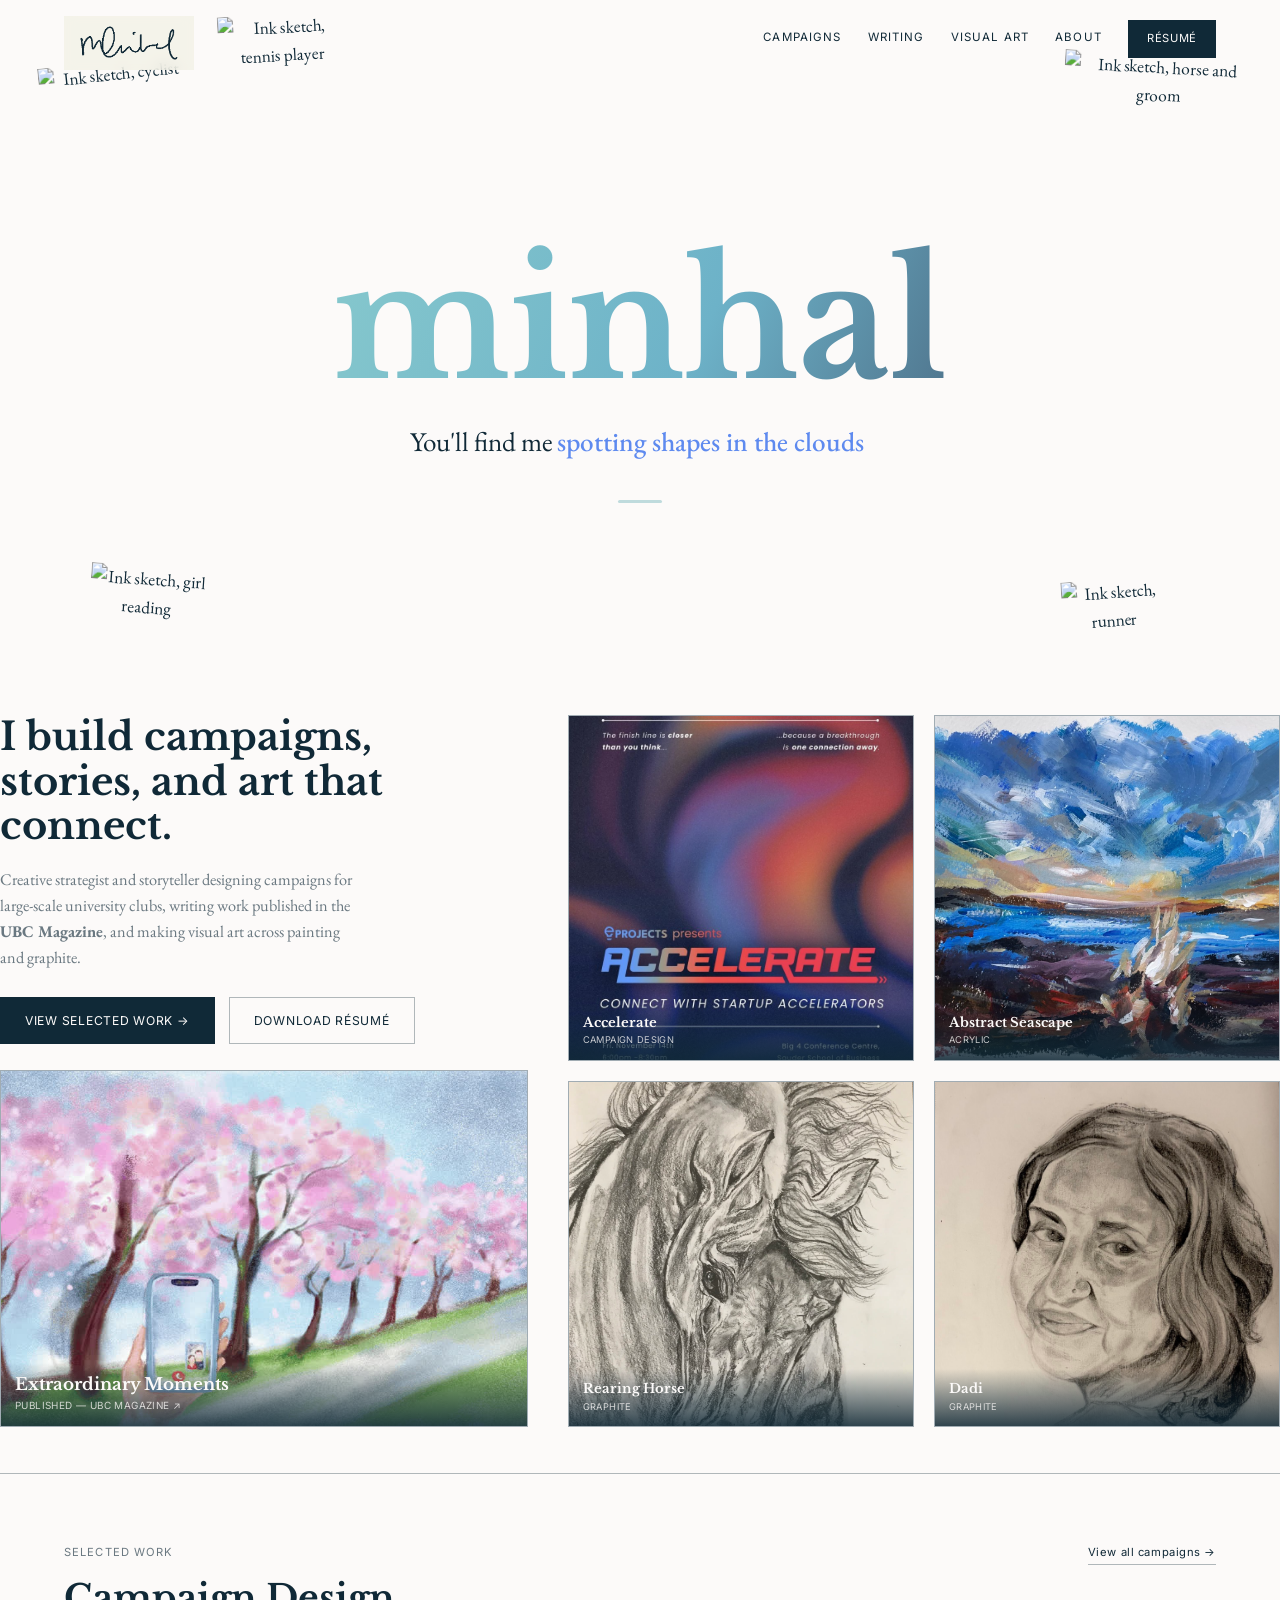
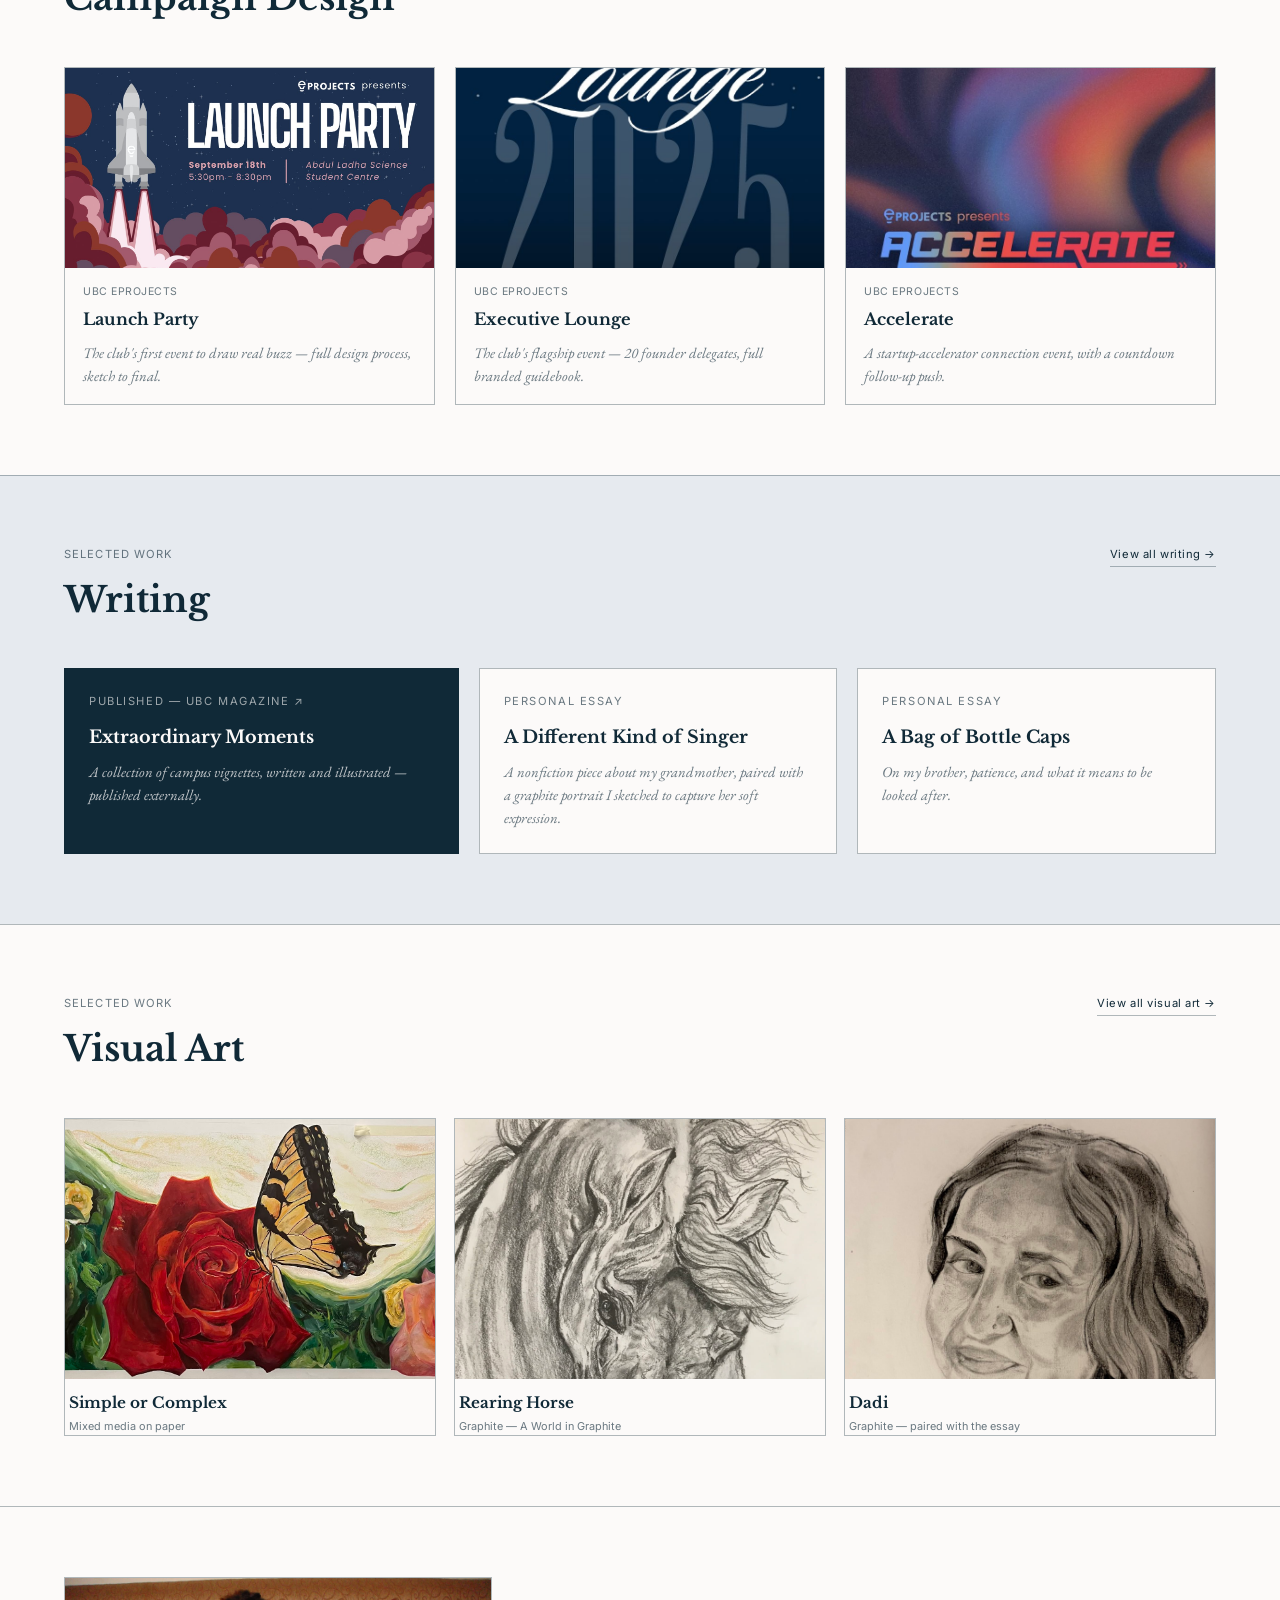
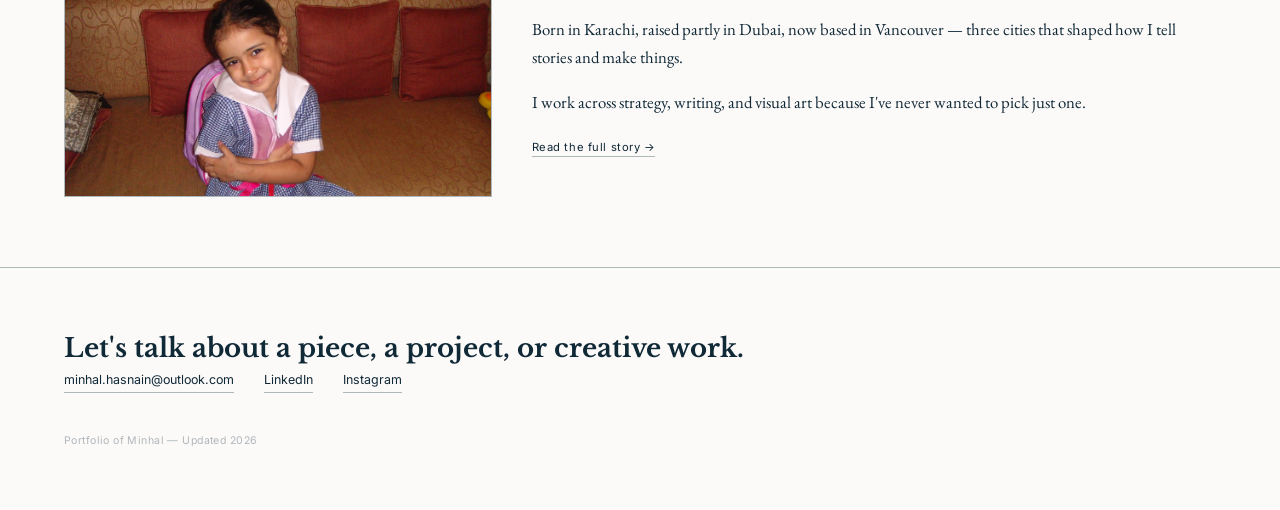
==== index.html @ e5aae1f8 "Add files via upload" ====
<!DOCTYPE html>
<html lang="en">
<head>
<meta charset="UTF-8">
<meta name="viewport" content="width=device-width, initial-scale=1.0">
<title>Minhal — Portfolio</title>
<link rel="stylesheet" href="style.css">

<!--
  ============================================================
  HOW TO EDIT THIS FILE
  ============================================================
  Shared colors, fonts, and nav live in style.css. This file is
  the homepage: hero + curated teasers of Work, Writing, and
  Visual Art, each linking to their full page.

  RÉSUMÉ — the "#" links next to "Résumé" need a real file.
  Add resume.pdf to this folder and change href="#" to
  href="resume.pdf" everywhere it appears (nav + hero + footer).
  ============================================================
-->

<style>
  /* ---------- HERO ---------- */
  .hero { padding: 40px 0 46px; }
  .hero-grid { display: grid; grid-template-columns: 1fr 1.35fr; gap: 40px; }
  .hero-statement {
    font-size: clamp(1.7rem, 3vw, 2.7rem);
    font-weight: 700;
    line-height: 1.16;
    max-width: 15ch;
    margin-bottom: 18px;
  }
  .hero-sub {
    font-family: 'EB Garamond', serif;
    font-size: 1.02rem;
    color: var(--navy-soft);
    max-width: 44ch;
    margin-bottom: 26px;
  }
  .hero-sub strong { color: var(--navy); font-weight: 600; }
  .hero-ctas { display: flex; gap: 14px; flex-wrap: wrap; }
  .btn-primary {
    font-family: 'Inter', sans-serif; font-size: 0.76rem; letter-spacing: 0.06em; text-transform: uppercase;
    background: var(--navy); color: var(--cream); padding: 13px 24px; border: 1px solid var(--navy);
  }
  .btn-secondary {
    font-family: 'Inter', sans-serif; font-size: 0.76rem; letter-spacing: 0.06em; text-transform: uppercase;
    padding: 13px 24px; border: 1px solid var(--navy-faint);
  }

  /* ---------- HERO VISUALS — text + one large image left, 2x2 grid right ---------- */
  .hero-left { display: flex; flex-direction: column; gap: 26px; }
  .hero-right {
    display: grid;
    grid-template-columns: 1fr 1fr;
    gap: 20px;
    align-content: start;
  }
  .hero-right .hero-tile { aspect-ratio: 1; }
  .hero-tile {
    position: relative; display: block; overflow: hidden;
    border: 1px solid var(--navy-faint); background: var(--grey);
  }
  .hero-left .hero-tile { flex: 1; min-height: 280px; }
  .hero-tile img, .hero-tile video {
    width: 100%; height: 100%; object-fit: cover; display: block;
    transition: transform 0.5s ease;
  }
  .hero-tile:hover img, .hero-tile:hover video { transform: scale(1.035); }
  .hero-tile .cap {
    position: absolute; left: 0; right: 0; bottom: 0;
    padding: 12px 14px;
    background: linear-gradient(to top, rgba(16,41,55,0.85) 0%, rgba(16,41,55,0.4) 55%, transparent 100%);
  }
  .hero-tile .cap .t { font-family: 'Libre Baskerville', serif; font-weight: 700; color: var(--cream); font-size: 0.82rem; line-height: 1.2; }
  .hero-tile .cap .m { font-family: 'Inter', sans-serif; font-size: 0.58rem; letter-spacing: 0.04em; text-transform: uppercase; color: rgba(252,250,249,0.78); margin-top: 3px; }
  .hero-left .hero-tile .cap .t { font-size: 1.05rem; }
  .hero-left .hero-tile .cap .m { font-size: 0.62rem; }

  @media (max-width: 1080px) {
    .hero-grid { grid-template-columns: 1fr; }
    .hero-left .hero-tile { min-height: 320px; }
  }

  /* ---------- SECTIONS ---------- */
  section { padding: 70px 0; border-top: 1px solid var(--navy-faint); }
  .section-head { display: flex; justify-content: space-between; align-items: baseline; margin-bottom: 40px; flex-wrap: wrap; gap: 10px; }
  .section-eyebrow { font-family: 'Inter', sans-serif; font-size: 0.7rem; letter-spacing: 0.1em; text-transform: uppercase; color: var(--navy-soft); margin-bottom: 8px; }
  .section-head h2 { font-size: clamp(1.6rem, 3vw, 2.2rem); font-weight: 700; }
  .view-all { font-family: 'Inter', sans-serif; font-size: 0.7rem; letter-spacing: 0.05em; border-bottom: 1px solid var(--navy-faint); padding-bottom: 2px; }

  /* ---------- CAMPAIGNS TEASER ---------- */
  .campaign-grid { display: grid; grid-template-columns: repeat(3, 1fr); gap: 20px; }
  .campaign-card { border: 1px solid var(--navy-faint); display: block; transition: opacity 0.25s ease; }
  .campaign-card:hover { opacity: 0.85; }
  .campaign-img { height: 200px; overflow: hidden; background: var(--grey); }
  .campaign-img img { width: 100%; height: 100%; object-fit: cover; }
  .campaign-body { padding: 16px 18px; }
  .campaign-body .org { font-family: 'Inter', sans-serif; font-size: 0.66rem; letter-spacing: 0.05em; text-transform: uppercase; color: var(--navy-soft); margin-bottom: 6px; }
  .campaign-body .title { font-family: 'Libre Baskerville', serif; font-size: 1.02rem; font-weight: 700; margin-bottom: 8px; }
  .campaign-body .impact { font-family: 'EB Garamond', serif; font-style: italic; font-size: 0.92rem; color: var(--navy-soft); }

  /* ---------- WRITING TEASER ---------- */
  .writing-section { background: var(--grey); }
  .writing-grid { display: grid; grid-template-columns: 1.1fr 1fr 1fr; gap: 20px; }
  .writing-card { border: 1px solid var(--navy-faint); padding: 24px; display: block; background: var(--cream); transition: transform 0.25s ease, box-shadow 0.25s ease; }
  .writing-card:hover { transform: translateY(-3px); box-shadow: 0 12px 26px rgba(16,41,55,0.1); }
  .writing-card.featured { background: var(--navy); color: var(--cream); }
  .writing-card .genre { margin-bottom: 12px; }
  .writing-card.featured .genre { color: rgba(252,250,249,0.6); }
  .writing-card h3 { font-family: 'Libre Baskerville', serif; font-size: 1.1rem; font-weight: 700; margin-bottom: 10px; }
  .writing-card p { font-family: 'EB Garamond', serif; font-style: italic; font-size: 0.92rem; color: var(--navy-soft); line-height: 1.55; }
  .writing-card.featured p { color: rgba(252,250,249,0.75); }

  /* ---------- ART TEASER ---------- */
  .art-grid { display: grid; grid-template-columns: repeat(3, 1fr); gap: 18px; }
  .art-card { border: 1px solid var(--navy-faint); display: block; transition: opacity 0.25s ease; }
  .art-card:hover { opacity: 0.85; }
  .art-img { height: 260px; overflow: hidden; }
  .art-img img { width: 100%; height: 100%; object-fit: cover; }
  .art-caption { padding: 12px 4px 0; }
  .art-caption .t { font-family:'Libre Baskerville', serif; font-size: 0.95rem; font-weight: 700; }
  .art-caption .m { font-family:'Inter', sans-serif; font-size: 0.68rem; color: var(--navy-soft); margin-top: 3px; }

  /* ---------- ABOUT STRIP ---------- */
  .about-strip { display: grid; grid-template-columns: 1fr 1.6fr; gap: 40px; align-items: center; }
  .about-strip img { width: 100%; height: 220px; object-fit: cover; border: 1px solid var(--navy-faint); object-position: center 15%; }
  .about-strip p { font-family: 'EB Garamond', serif; font-size: 1.05rem; line-height: 1.7; margin-bottom: 16px; }

  @media (max-width: 860px) {
    .campaign-grid, .art-grid { grid-template-columns: 1fr; }
    .writing-grid { grid-template-columns: 1fr; }
    .about-strip { grid-template-columns: 1fr; }
  }
</style>
</head>
<body>

<a class="mark" href="index.html"><img src="images/signature.png" alt="Minhal — signature"></a>
<nav class="nav-desktop">
  <a class="nav-link" href="work.html">Campaigns</a>
  <a class="nav-link" href="writing.html">Writing</a>
  <a class="nav-link" href="art.html">Visual Art</a>
  <a class="nav-link" href="about.html">About</a>
  <a class="btn-resume" href="#">Résumé</a>
</nav>
<div class="nav-mobile-toggle" id="hamburger"><span></span></div>
<div class="mobile-menu" id="mobileMenu">
  <a class="mobile-link" href="work.html">Campaigns</a>
  <a class="mobile-link" href="writing.html">Writing</a>
  <a class="mobile-link" href="art.html">Visual Art</a>
  <a class="mobile-link" href="about.html">About</a>
  <a class="btn-resume" href="#">Résumé</a>
</div>

<!-- ============================================================
     NAME MARK — a compact, elegant impression before the hero.
     Same animated-gradient treatment as the About page name, in
     lowercase Libre Baskerville, sized down so it doesn't compete
     with the hero below. Underneath, a tagline whose last phrase
     rolls over on a timer like a scoreboard/odometer flip — new
     phrase drops in from above while the old one drops out below,
     rather than a plain crossfade.
     ============================================================ -->
<style>
  .namemark {
    position: relative;
    min-height: 75vh;
    box-sizing: border-box;
    padding: 110px 0 40px;
    display: flex;
    flex-direction: column;
    justify-content: center;
    align-items: center;
    text-align: center;
    overflow: hidden;
  }
  .namemark-name {
    position: relative;
    z-index: 2;
    font-family: 'Libre Baskerville', serif;
    font-weight: 700;
    font-size: clamp(4.5rem, 13.5vw, 10rem);
    line-height: 1;
    text-transform: lowercase;
    background: linear-gradient(115deg, #86c8cd 0%, #6db2c8 20%, #415771 40%, #5e72eb 60%, #FE7F9C 80%, #86c8cd 100%);
    background-size: 300% 300%;
    -webkit-background-clip: text;
    background-clip: text;
    color: transparent;
    animation: namemarkGradientFlow 9s ease infinite;
    display: inline-block;
  }
  @keyframes namemarkGradientFlow {
    0%   { background-position: 0% 50%; }
    50%  { background-position: 100% 50%; }
    100% { background-position: 0% 50%; }
  }

  /* SKETCHES — five framing the name at full strength in the
     open space around it, plus one tucked behind the letters
     themselves at low opacity so it reads as a soft texture
     rather than competing with the type. */
  .namemark-sketches {
    position: absolute;
    inset: 0;
    z-index: 3;
    pointer-events: none;
  }
  .namemark-sketches img { position: absolute; height: auto; display: block; }

  .sk-cyclist    { left: 3%;  top: 9%;   width: 12%; max-width: 150px; transform: rotate(-6deg); }
  .sk-horsegroom { right: 2%; top: 8%;   width: 15%; max-width: 190px; transform: rotate(3deg); }
  .sk-tennis     { left: 17%; top: 2%;   width: 10%; max-width: 130px; transform: rotate(-3deg); }
  .sk-reader     { left: 7%;  bottom: 8%; width: 9%;  max-width: 120px; transform: rotate(4deg); }
  .sk-runner     { right: 9%; bottom: 6%; width: 8%;  max-width: 110px; transform: rotate(-4deg); }

  .namemark-sketch-behind {
    position: absolute;
    z-index: 1;
    left: 50%;
    top: 52%;
    width: 13%;
    max-width: 150px;
    height: auto;
    transform: translate(-30%, -50%) rotate(-3deg);
    opacity: 0.15;
    pointer-events: none;
  }

  @media (max-width: 860px) {
    .namemark-sketches img { width: 22%; max-width: 78px; }
    .sk-horsegroom { width: 26%; max-width: 94px; }
    .namemark-sketch-behind { width: 20%; max-width: 90px; opacity: 0.12; }
  }

  .namemark-tagline-row {
    margin-top: 18px;
    display: flex;
    justify-content: center;
    align-items: center;
    gap: 0.16em;
    flex-wrap: wrap;
    font-family: 'EB Garamond', serif;
    font-weight: 400;
    font-style: normal;
    font-size: clamp(1.1rem, 2.4vw, 1.7rem);
    color: var(--navy);
  }
  .namemark-cyclewrap {
    position: relative;
    display: inline-block;
    height: 1.6em;
    overflow: hidden;
    vertical-align: middle;
    transition: width 0.45s cubic-bezier(0.34, 1.2, 0.4, 1);
  }
  .namemark-cyclewrap span {
    position: absolute;
    left: 0;
    top: 0;
    line-height: 1.6em;
    white-space: nowrap;
    color: var(--vivid-blue);
    font-weight: 500;
    opacity: 0;
    transform: translateY(-120%);
    transition: transform 0.55s cubic-bezier(0.34, 1.45, 0.5, 1), opacity 0.4s ease;
  }
  .namemark-cyclewrap span.active {
    opacity: 1;
    transform: translateY(0);
  }
  .namemark-cyclewrap span.leaving {
    opacity: 0;
    transform: translateY(120%);
    transition: transform 0.4s cubic-bezier(0.5, 0, 0.75, 0), opacity 0.3s ease;
  }
  .namemark-cyclewrap span.reset {
    transition: none !important;
    transform: translateY(-120%);
    opacity: 0;
  }

  .namemark-divider {
    width: 44px;
    height: 3px;
    background: var(--teal);
    margin: 36px auto 0;
    border-radius: 2px;
  }

  @media (prefers-reduced-motion: reduce) {
    .namemark-name { animation: none; background-position: 30% 50%; }
    .namemark-cyclewrap { transition: none; }
    .namemark-cyclewrap span { transition: opacity 0.4s ease; transform: none !important; }
  }

  @media (max-width: 860px) {
    .namemark { min-height: 68vh; padding: 100px 0 30px; }
    .namemark-name { font-size: clamp(2.8rem, 15vw, 6rem); }
    .namemark-divider { margin-top: 28px; }
  }
</style>

<div class="wrap namemark">
  <div class="namemark-sketches">
    <img class="sk-cyclist" src="images/sketches/sketch-cyclist.png" alt="Ink sketch, cyclist">
    <img class="sk-horsegroom" src="images/sketches/sketch-horse-groom.png" alt="Ink sketch, horse and groom">
    <img class="sk-tennis" src="images/sketches/sketch-tennis.png" alt="Ink sketch, tennis player">
    <img class="sk-reader" src="images/sketches/sketch-reader.png" alt="Ink sketch, girl reading">
    <img class="sk-runner" src="images/sketches/sketch-runner.png" alt="Ink sketch, runner">
  </div>
  <img class="namemark-sketch-behind" src="images/sketches/sketch-seated.png" alt="" aria-hidden="true">
  <div class="namemark-name">minhal</div>
  <div class="namemark-tagline-row">
    <span>You'll find me</span>
    <span class="namemark-cyclewrap" id="namemarkCycle">
      <span class="active">spotting shapes in the clouds</span>
      <span>talking about clever campaigns</span>
      <span>planning our next game night</span>
      <span>singing when nobody's home</span>
    </span>
  </div>
  <div class="namemark-divider"></div>
</div>
<script>
  (function () {
    var wrap = document.getElementById('namemarkCycle');
    var spans = Array.prototype.slice.call(wrap.children);
    var idx = 0;

    function sizeTo(span) {
      wrap.style.width = span.scrollWidth + 'px';
    }
    sizeTo(spans[idx]); /* set initial width to match the first phrase */

    setInterval(function () {
      var current = spans[idx];
      current.classList.remove('active');
      current.classList.add('leaving');
      var nextIdx = (idx + 1) % spans.length;
      var next = spans[nextIdx];
      next.classList.add('reset');
      void next.offsetWidth; /* force reflow so the reset position applies before animating in */
      next.classList.remove('reset');
      next.classList.add('active');
      sizeTo(next); /* container width now tracks only the active phrase, so the gap after "You'll find me" stays constant */
      (function (el) {
        setTimeout(function () { el.classList.remove('leaving'); }, 450);
      })(current);
      idx = nextIdx;
    }, 4000);
  })();
</script>

<!-- HERO — text stacked above one large image on the left, 2x2 grid of 4 images on the right -->
<div class="wrap hero">
  <div class="hero-grid">
    <div class="hero-left">
      <div class="hero-text">
        <h1 class="hero-statement display">I build campaigns, stories, and art that connect.</h1>
        <p class="hero-sub">Creative strategist and storyteller designing campaigns for large-scale university clubs, writing work published in the <b>UBC Magazine</b>, and making visual art across painting and graphite.</p>
        <div class="hero-ctas">
          <a class="btn-primary" href="work.html">View Selected Work →</a>
          <a class="btn-secondary" href="#">Download Résumé</a>
        </div>
      </div>

      <a class="hero-tile" href="https://magazine.alumni.ubc.ca/2026/campus/extraordinary-moments-ubc-vignettes-ill-never-forget" target="_blank" rel="noopener">
        <video autoplay muted loop playsinline poster="images/extraordinary-moments-poster.jpg">
          <source src="images/extraordinary-moments.mp4" type="video/mp4">
        </video>
        <div class="cap">
          <div class="t">Extraordinary Moments</div>
          <div class="m">Published — UBC Magazine ↗</div>
        </div>
      </a>
    </div>

    <!-- 2x2 grid of 4 pieces -->
    <div class="hero-right">
      <a class="hero-tile" href="work.html#accelerate">
        <img src="images/eprojects-campaigns/accelerate-poster.jpg" alt="Accelerate campaign poster">
        <div class="cap">
          <div class="t">Accelerate</div>
          <div class="m">Campaign Design</div>
        </div>
      </a>
      <a class="hero-tile" href="art.html">
        <img src="images/landscapes/abstract-seascape.jpg" alt="Abstract ocean painting">
        <div class="cap">
          <div class="t">Abstract Seascape</div>
          <div class="m">Acrylic</div>
        </div>
      </a>
      <a class="hero-tile" href="graphite.html">
        <img src="images/rearing-horse.jpg" alt="Rearing Horse graphite drawing" style="object-position:center 20%;">
        <div class="cap">
          <div class="t">Rearing Horse</div>
          <div class="m">Graphite</div>
        </div>
      </a>
      <a class="hero-tile" href="essay-dadi.html">
        <img src="images/dadi-portrait.jpg" alt="Graphite portrait of Dadi" style="object-position:center 15%;">
        <div class="cap">
          <div class="t">Dadi</div>
          <div class="m">Graphite</div>
        </div>
      </a>
    </div>
  </div>
</div>

<!-- CAMPAIGNS — leads, most relevant to strategist/coordinator roles -->
<section id="campaigns">
  <div class="wrap">
    <div class="section-head">
      <div>
        <div class="section-eyebrow">Selected Work</div>
        <h2 class="display">Campaign Design</h2>
      </div>
      <a class="view-all" href="work.html">View all campaigns →</a>
    </div>
    <div class="campaign-grid">
      <a class="campaign-card" href="work.html#launch-party">
        <div class="campaign-img"><img src="images/eprojects-campaigns/launch-party-final-wide.jpg" alt="Launch Party campaign poster"></div>
        <div class="campaign-body">
          <div class="org">UBC eProjects</div>
          <div class="title">Launch Party</div>
          <div class="impact">The club's first event to draw real buzz — full design process, sketch to final.</div>
        </div>
      </a>
      <a class="campaign-card" href="work.html#executive-lounge">
        <div class="campaign-img"><img src="images/eprojects-campaigns/exec-lounge-cover.jpg" alt="Executive Lounge guidebook cover"></div>
        <div class="campaign-body">
          <div class="org">UBC eProjects</div>
          <div class="title">Executive Lounge</div>
          <div class="impact">The club's flagship event — 20 founder delegates, full branded guidebook.</div>
        </div>
      </a>
      <a class="campaign-card" href="work.html#accelerate">
        <div class="campaign-img"><img src="images/eprojects-campaigns/accelerate-poster.jpg" alt="Accelerate campaign poster"></div>
        <div class="campaign-body">
          <div class="org">UBC eProjects</div>
          <div class="title">Accelerate</div>
          <div class="impact">A startup-accelerator connection event, with a countdown follow-up push.</div>
        </div>
      </a>
    </div>
  </div>
</section>

<!-- WRITING TEASER -->
<section class="writing-section">
  <div class="wrap">
    <div class="section-head">
      <div>
        <div class="section-eyebrow">Selected Work</div>
        <h2 class="display">Writing</h2>
      </div>
      <a class="view-all" href="writing.html">View all writing →</a>
    </div>
    <div class="writing-grid">
      <a class="writing-card featured" href="https://magazine.alumni.ubc.ca/2026/campus/extraordinary-moments-ubc-vignettes-ill-never-forget" target="_blank" rel="noopener">
        <div class="genre label">Published — UBC Magazine ↗</div>
        <h3>Extraordinary Moments</h3>
        <p>A collection of campus vignettes, written and illustrated — published externally.</p>
      </a>
      <a class="writing-card" href="essay-dadi.html">
        <div class="genre label">Personal Essay</div>
        <h3>A Different Kind of Singer</h3>
        <p>A nonfiction piece about my grandmother, paired with a graphite portrait I sketched to capture her soft expression.</p>
      </a>
      <a class="writing-card" href="essay-bottle-caps.html">
        <div class="genre label">Personal Essay</div>
        <h3>A Bag of Bottle Caps</h3>
        <p>On my brother, patience, and what it means to be looked after.</p>
      </a>
    </div>
  </div>
</section>

<!-- VISUAL ART TEASER -->
<section id="visual-art">
  <div class="wrap">
    <div class="section-head">
      <div>
        <div class="section-eyebrow">Selected Work</div>
        <h2 class="display">Visual Art</h2>
      </div>
      <a class="view-all" href="art.html">View all visual art →</a>
    </div>
    <div class="art-grid">
      <a class="art-card" href="simple-or-complex.html">
        <div class="art-img"><img src="images/simple-or-complex.jpeg" alt="Simple or Complex painting"></div>
        <div class="art-caption"><div class="t">Simple or Complex</div><div class="m">Mixed media on paper</div></div>
      </a>
      <a class="art-card" href="graphite.html">
        <div class="art-img"><img src="images/rearing-horse.jpg" alt="Rearing Horse graphite drawing" style="object-position:center 20%;"></div>
        <div class="art-caption"><div class="t">Rearing Horse</div><div class="m">Graphite — A World in Graphite</div></div>
      </a>
      <a class="art-card" href="essay-dadi.html">
        <div class="art-img"><img src="images/dadi-portrait.jpg" alt="Dadi portrait drawing" style="object-position:center 15%;"></div>
        <div class="art-caption"><div class="t">Dadi</div><div class="m">Graphite — paired with the essay</div></div>
      </a>
    </div>
  </div>
</section>

<!-- ABOUT STRIP -->
<section id="about-teaser">
  <div class="wrap about-strip">
    <img src="images/going-to-sckl.jpg" alt="Minhal as a child, backpack on, ready for her first day of school" style="object-position:center 20%;">
    <div>
      <p>Born in Karachi, raised partly in Dubai, now based in Vancouver — three cities that shaped how I tell stories and make things.</p>
      <p>I work across strategy, writing, and visual art because I've never wanted to pick just one.</p>
      <a class="view-all" href="about.html">Read the full story →</a>
    </div>
  </div>
</section>

<footer id="contact">
  <div class="wrap">
    <h2 class="display">Let's talk about a piece, a project, or creative work.</h2>
        <div class="contact-row">
      <a href="mailto:minhal.hasnain@outlook.com">minhal.hasnain@outlook.com</a>
      <a href="https://www.linkedin.com/in/minhal-hasnain-a8464b2b0/" target="_blank" rel="noopener">LinkedIn</a>
      <a href="https://www.instagram.com/spilling.ink.mh/" target="_blank" rel="noopener">Instagram</a>
    </div>
    <div class="fine-print">Portfolio of Minhal — Updated 2026</div>
  </div>
</footer>

<script>
  const hamburger = document.getElementById('hamburger');
  const mobileMenu = document.getElementById('mobileMenu');
  hamburger.addEventListener('click', () => { hamburger.classList.toggle('open'); mobileMenu.classList.toggle('open'); });
  document.querySelectorAll('.mobile-menu a').forEach(a => {
    a.addEventListener('click', () => { hamburger.classList.remove('open'); mobileMenu.classList.remove('open'); });
  });
</script>

</body>
</html>
---- style.css ----
/* ============================================================
   SHARED STYLES — loaded by both index.html and about.html
   Edit colors and fonts here once; both pages update.
   ============================================================ */
@import url('https://fonts.googleapis.com/css2?family=Libre+Baskerville:ital,wght@0,400;0,700;1,400&family=EB+Garamond:ital,wght@0,400;0,500;0,600;1,400&family=Inter:wght@400;500&family=Parisienne&display=swap');

:root {
  /* ---- EDIT YOUR COLORS HERE ---- */
  --cream: #fcfaf9;
  --teal:  #bfdbdd;
  --grey:  #e6eaef;
  --navy:  #102937;
  /* one-time accent used only for the About page name gradient */
  --vivid-blue: #5E8AEF;
  --vivid-blue-light: #24CAEA;
  --vivid-dark: #14114A;
  /* -------------------------------- */
  --navy-soft: rgba(16, 41, 55, 0.62);
  --navy-faint: rgba(16, 41, 55, 0.32);
}

* { box-sizing: border-box; margin: 0; padding: 0; }
html { scroll-behavior: smooth; }
body {
  background: var(--cream);
  color: var(--navy);
  font-family: 'EB Garamond', serif;
  font-size: 1.08rem;
  line-height: 1.6;
  -webkit-font-smoothing: antialiased;
  overflow-x: hidden;
}
a { color: inherit; text-decoration: none; }
.display { font-family: 'Libre Baskerville', serif; }
.label {
  font-family: 'Inter', sans-serif;
  font-size: 0.7rem;
  letter-spacing: 0.14em;
  text-transform: uppercase;
  color: var(--navy-soft);
}
.wrap { max-width: 1400px; margin: 0 auto; padding: 0 clamp(20px, 5vw, 64px); }

/* ---------- SIGNATURE (fixed top-left, links home) ---------- */
.mark {
  position: fixed;
  top: 16px;
  left: clamp(20px, 5vw, 64px);
  z-index: 60;
  display: block;
  background: rgba(242, 240, 228, 0.75);
  backdrop-filter: blur(6px);
  padding: 6px 12px;
  line-height: 1;
}
.mark img {
  display: block;
  height: 42px;
  width: auto;
}

/* ---------- DESKTOP NAV — flat, 4 items, résumé CTA ---------- */
.nav-desktop {
  position: fixed;
  top: 20px;
  right: clamp(20px, 5vw, 64px);
  z-index: 60;
  display: flex;
  align-items: center;
  gap: 26px;
  font-family: 'Inter', sans-serif;
  font-size: 0.72rem;
  letter-spacing: 0.1em;
  text-transform: uppercase;
}
.nav-desktop a.nav-link {
  position: relative;
  padding-bottom: 3px;
}
.nav-desktop a.nav-link::after {
  content: ""; position: absolute; left: 0; bottom: 0;
  width: 0%; height: 1px; background: var(--navy);
  transition: width 0.25s ease;
}
.nav-desktop a.nav-link:hover::after { width: 100%; }
.btn-resume {
  font-family: 'Inter', sans-serif; font-size: 0.7rem; letter-spacing: 0.06em; text-transform: uppercase;
  background: var(--navy); color: var(--cream); padding: 9px 18px; border: 1px solid var(--navy);
  transition: opacity 0.2s ease;
}
.btn-resume:hover { opacity: 0.85; }

/* ---------- MOBILE HAMBURGER + MENU (flat) ---------- */
.nav-mobile-toggle {
  display: none; position: fixed; top: 20px; right: 20px; z-index: 70;
  width: 40px; height: 40px; background: rgba(242,240,228,0.9);
  border: 1px solid var(--navy-faint); align-items: center; justify-content: center; cursor: pointer;
}
.nav-mobile-toggle span { display: block; width: 18px; height: 1px; background: var(--navy); position: relative; }
.nav-mobile-toggle span::before, .nav-mobile-toggle span::after {
  content: ""; position: absolute; left: 0; width: 18px; height: 1px; background: var(--navy);
  transition: transform 0.25s ease;
}
.nav-mobile-toggle span::before { top: -6px; }
.nav-mobile-toggle span::after { top: 6px; }
.nav-mobile-toggle.open span { background: transparent; }
.nav-mobile-toggle.open span::before { transform: translateY(6px) rotate(45deg); }
.nav-mobile-toggle.open span::after { transform: translateY(-6px) rotate(-45deg); }

.mobile-menu {
  position: fixed; inset: 0; background: var(--cream); z-index: 65;
  padding: 100px 32px 40px; display: flex; flex-direction: column; gap: 4px;
  transform: translateX(100%); transition: transform 0.35s ease; overflow-y: auto;
}
.mobile-menu.open { transform: translateX(0); }
.mobile-menu a.mobile-link {
  display: block; padding: 18px 0; border-bottom: 1px solid var(--navy-faint);
  font-family: 'Libre Baskerville', serif; font-size: 1.3rem; font-weight: 700;
}
.mobile-menu .btn-resume { margin-top: 24px; text-align: center; }

@media (max-width: 860px) {
  .nav-desktop { display: none; }
  .nav-mobile-toggle { display: flex; }
}

/* ---------- SECTIONS GENERAL ---------- */
section { padding: 100px 0; border-top: 1px solid var(--navy-faint); }
.section-head { display: flex; justify-content: space-between; align-items: baseline; margin-bottom: 50px; flex-wrap: wrap; gap: 12px; }
.section-head h2 { font-size: clamp(1.8rem, 3.4vw, 2.6rem); font-weight: 700; }
.section-index { font-family: 'Inter', sans-serif; font-size: 0.7rem; letter-spacing: 0.1em; color: var(--navy-soft); }
.subhead { font-family: 'Inter', sans-serif; font-size: 0.72rem; letter-spacing: 0.1em; text-transform: uppercase; color: var(--navy-soft); margin: 44px 0 20px; border-top: 1px solid var(--navy-faint); padding-top: 20px; display:flex; justify-content:space-between; align-items:baseline; }
.subhead:first-of-type { margin-top: 0; border-top: none; padding-top: 0; }
.view-all { font-family: 'Inter', sans-serif; font-size: 0.68rem; letter-spacing: 0.06em; border-bottom: 1px solid var(--navy-soft); padding-bottom: 1px; text-transform: none; }
.view-all:hover { border-color: var(--teal); background: var(--teal); }

.placeholder-note { position: absolute; inset: 0; display: flex; align-items: center; justify-content: center; font-family: 'Inter', sans-serif; font-size: 0.62rem; letter-spacing: 0.08em; text-transform: uppercase; color: rgba(16,41,55,0.4); text-align: center; padding: 0 12px; }
.fill-a { background: linear-gradient(135deg, var(--teal), var(--cream)); }
.fill-b { background: linear-gradient(160deg, var(--navy), var(--teal)); }
.fill-c { background: linear-gradient(200deg, var(--grey), var(--teal)); }
.fill-d { background: linear-gradient(120deg, var(--cream), var(--navy) 140%); }

/* ---------- FOOTER (shared across every page) ---------- */
footer { padding: 60px 0; border-top: 1px solid var(--navy-faint); }
.contact-row { display: flex; gap: 30px; flex-wrap: wrap; font-family: 'Inter', sans-serif; font-size: 0.78rem; }
.contact-row a { border-bottom: 1px solid var(--navy-faint); padding-bottom: 2px; }
.fine-print { margin-top: 40px; font-family: 'Inter', sans-serif; font-size: 0.66rem; color: var(--navy-faint); letter-spacing: 0.04em; }
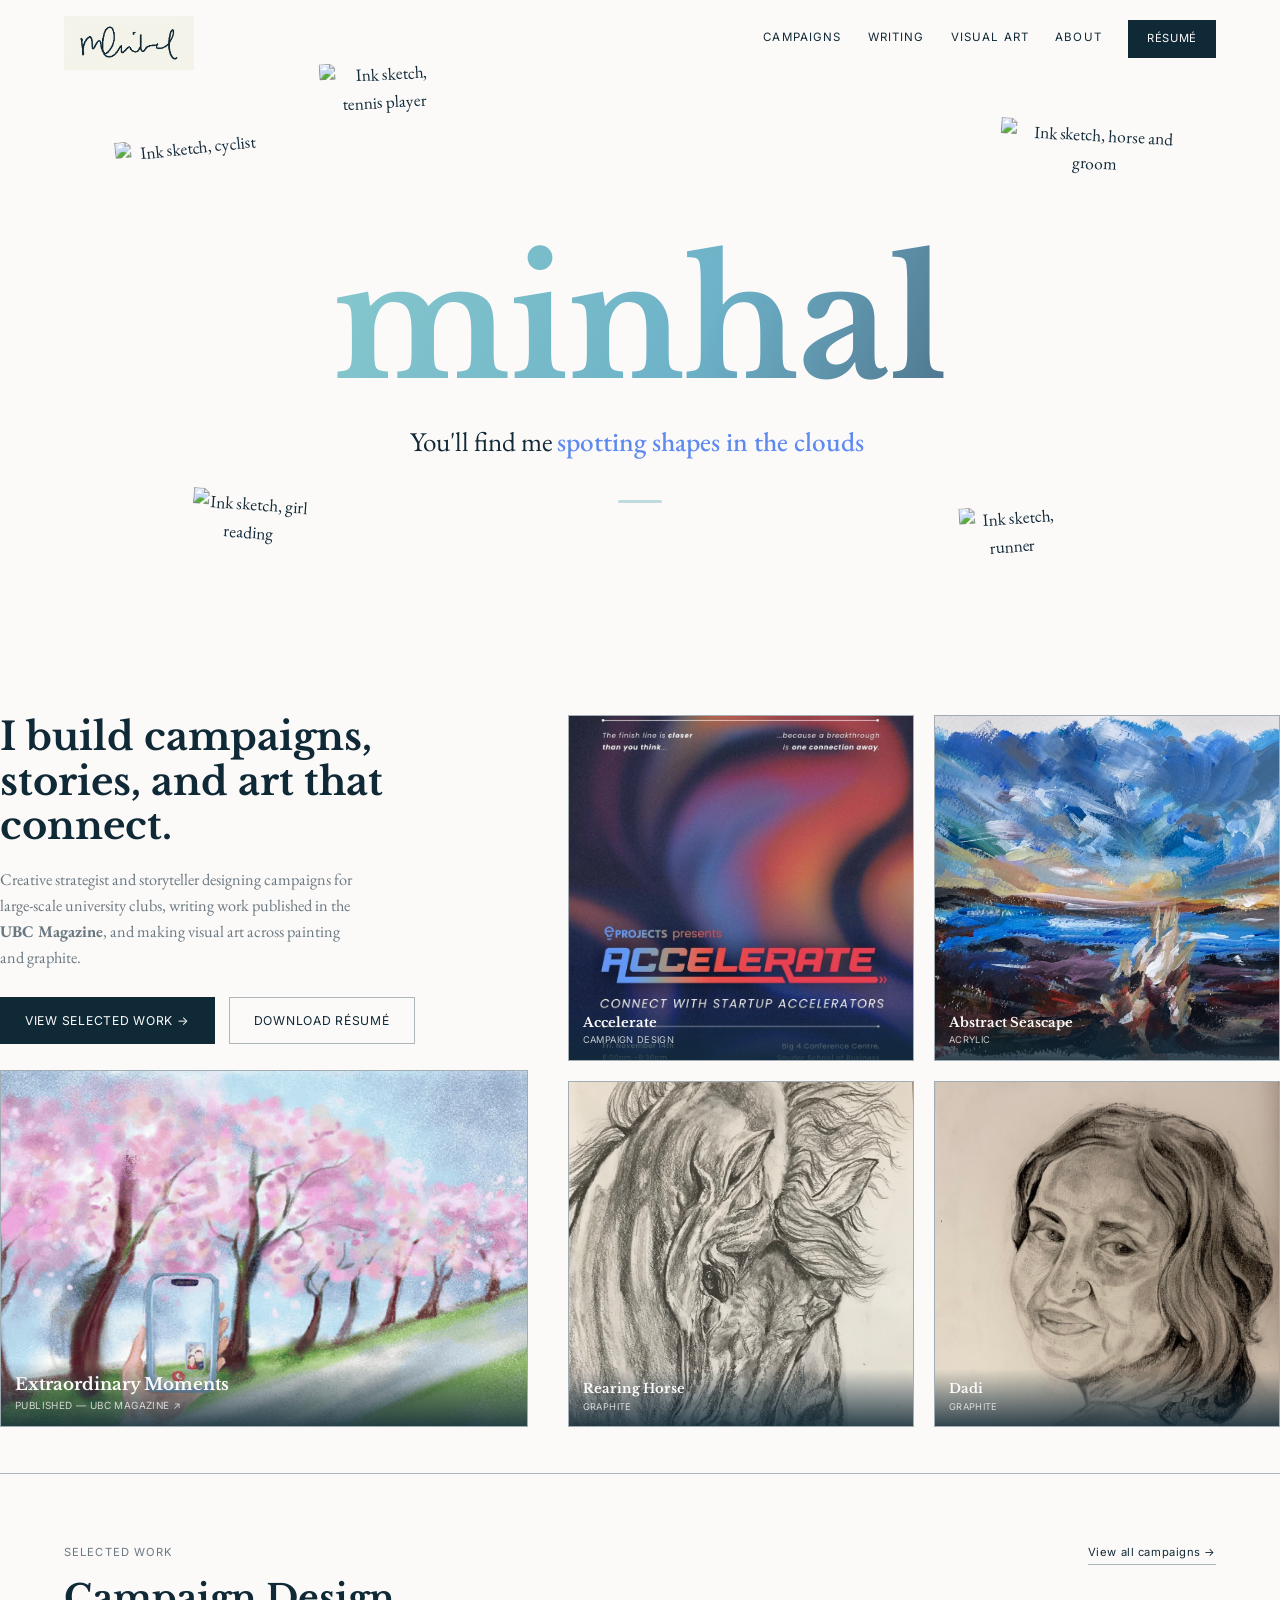
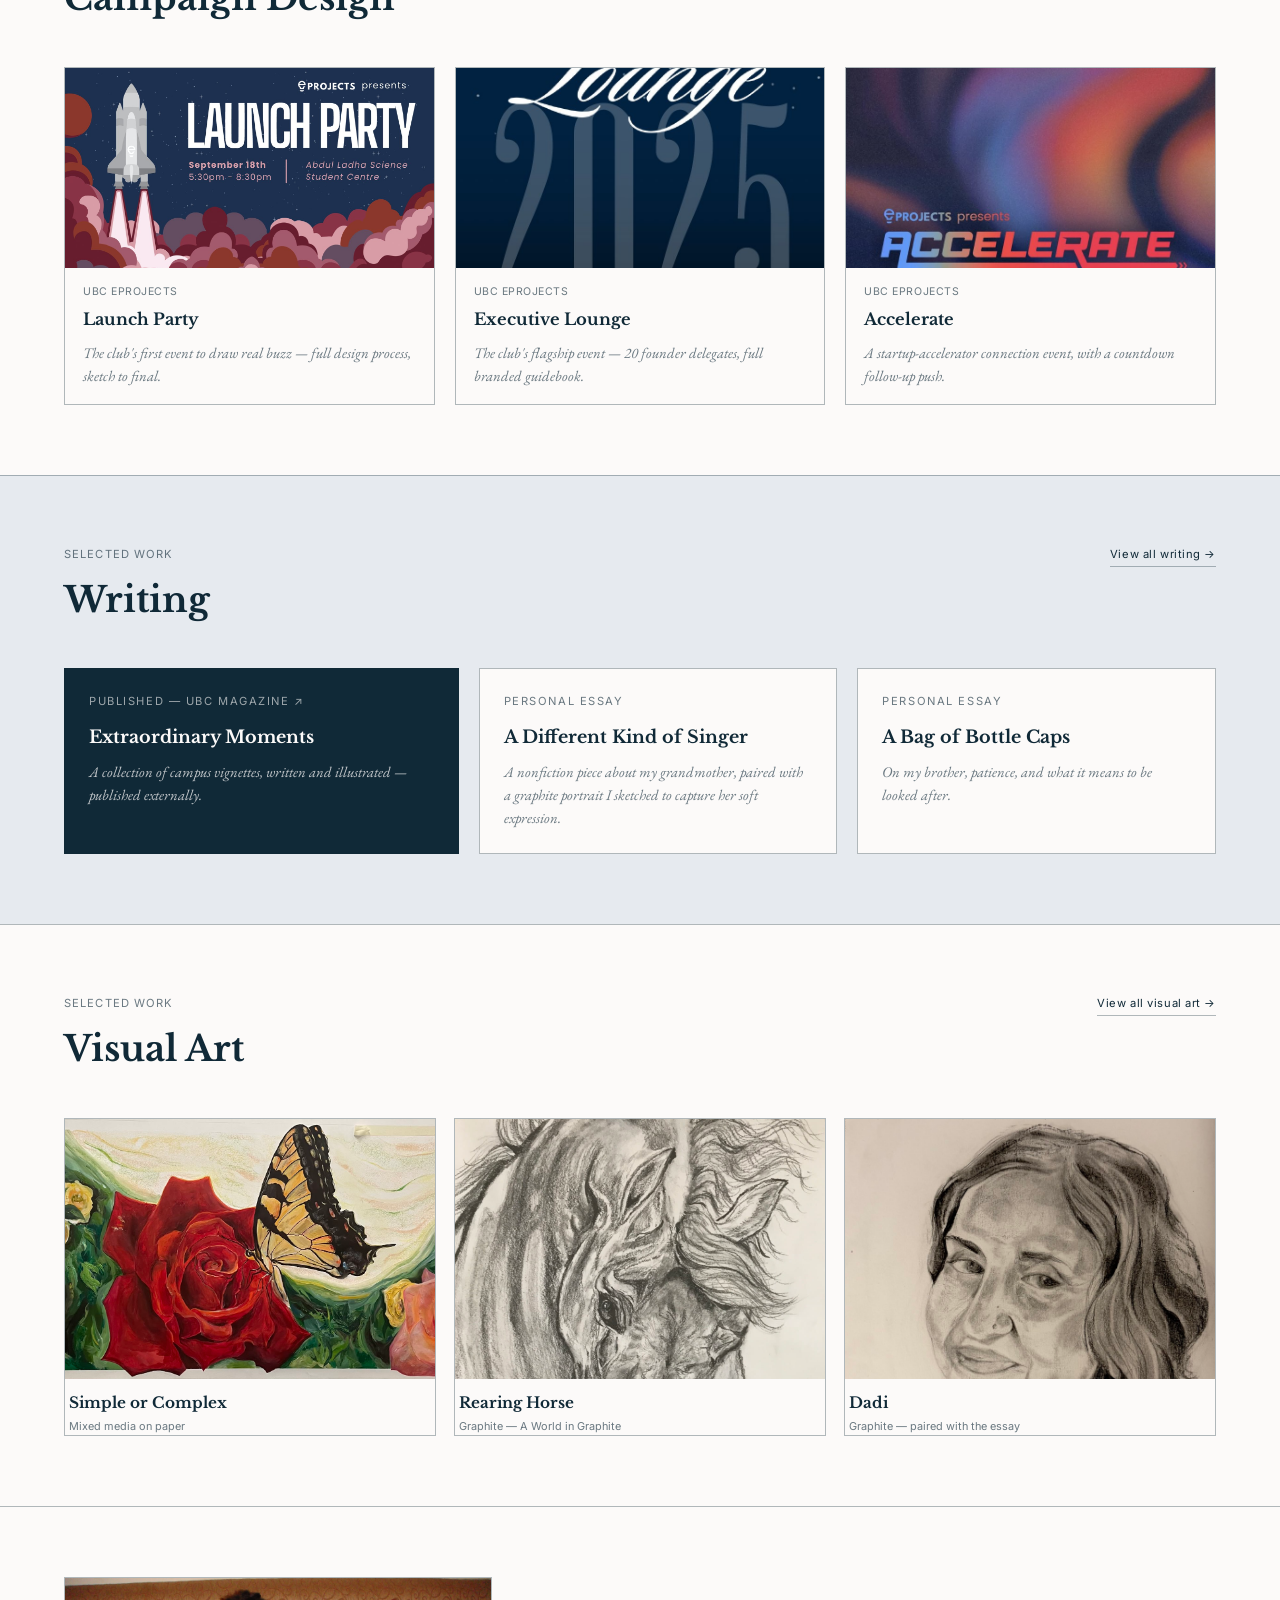
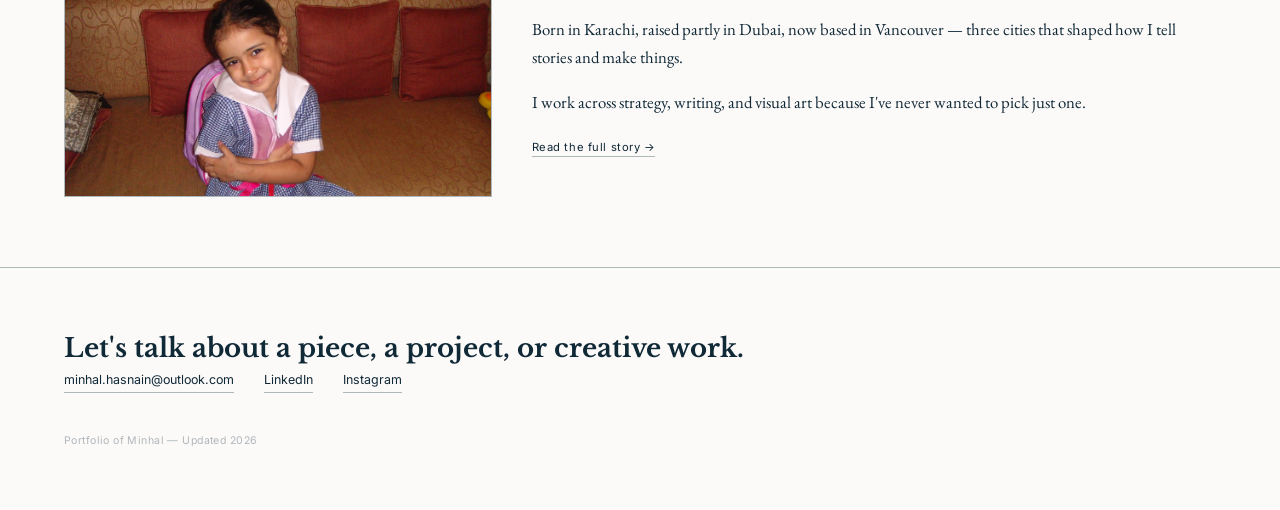
==== commit c4dfe234: "Add files via upload" ====
--- a/index.html
+++ b/index.html
@@ -210,11 +210,11 @@
   }
   .namemark-sketches img { position: absolute; height: auto; display: block; }
 
-  .sk-cyclist    { left: 3%;  top: 9%;   width: 12%; max-width: 150px; transform: rotate(-6deg); }
-  .sk-horsegroom { right: 2%; top: 8%;   width: 15%; max-width: 190px; transform: rotate(3deg); }
-  .sk-tennis     { left: 17%; top: 2%;   width: 10%; max-width: 130px; transform: rotate(-3deg); }
-  .sk-reader     { left: 7%;  bottom: 8%; width: 9%;  max-width: 120px; transform: rotate(4deg); }
-  .sk-runner     { right: 9%; bottom: 6%; width: 8%;  max-width: 110px; transform: rotate(-4deg); }
+  .sk-cyclist    { left: 9%;  top: 20%;  width: 12%; max-width: 150px; transform: rotate(-6deg); }
+  .sk-horsegroom { right: 7%; top: 18%;  width: 15%; max-width: 190px; transform: rotate(3deg); }
+  .sk-tennis     { left: 25%; top: 9%;   width: 10%; max-width: 130px; transform: rotate(-3deg); }
+  .sk-reader     { left: 15%; bottom: 19%; width: 9%;  max-width: 120px; transform: rotate(4deg); }
+  .sk-runner     { right: 17%; bottom: 17%; width: 8%;  max-width: 110px; transform: rotate(-4deg); }
 
   .namemark-sketch-behind {
     position: absolute;
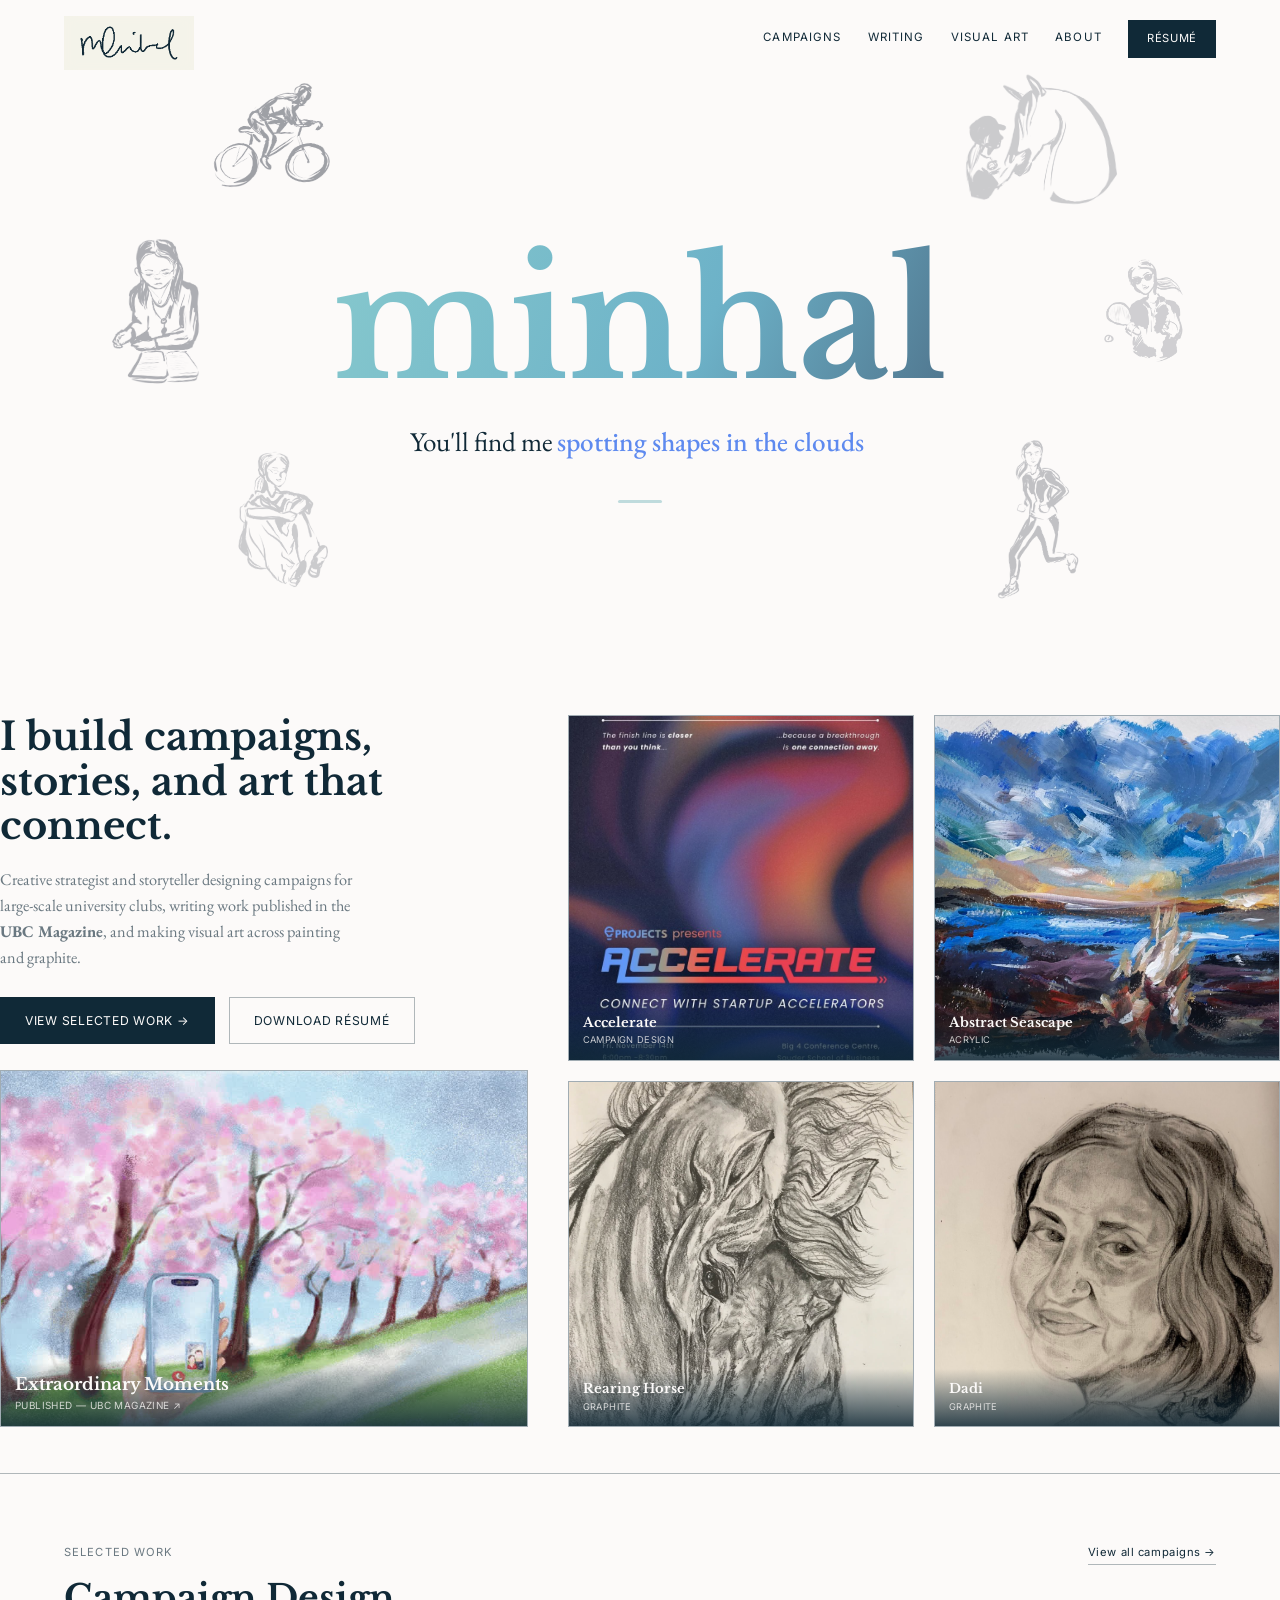
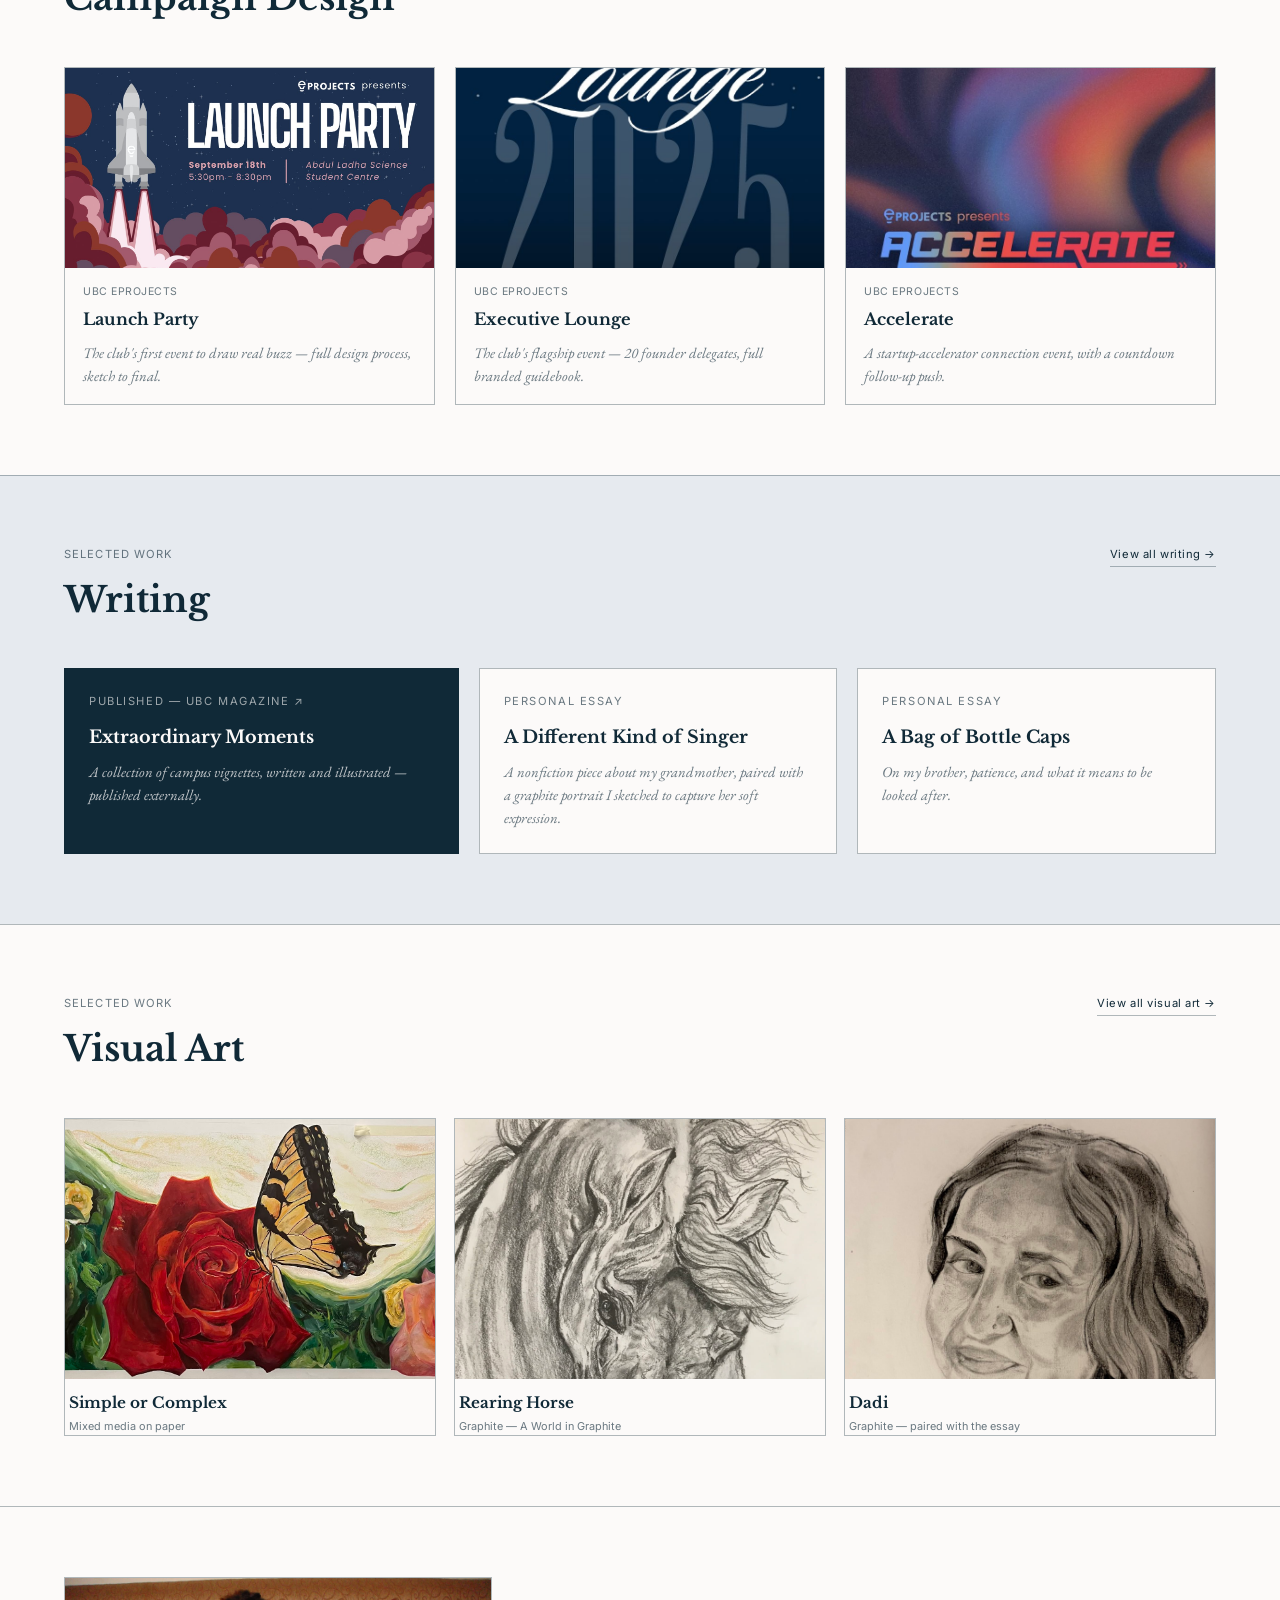
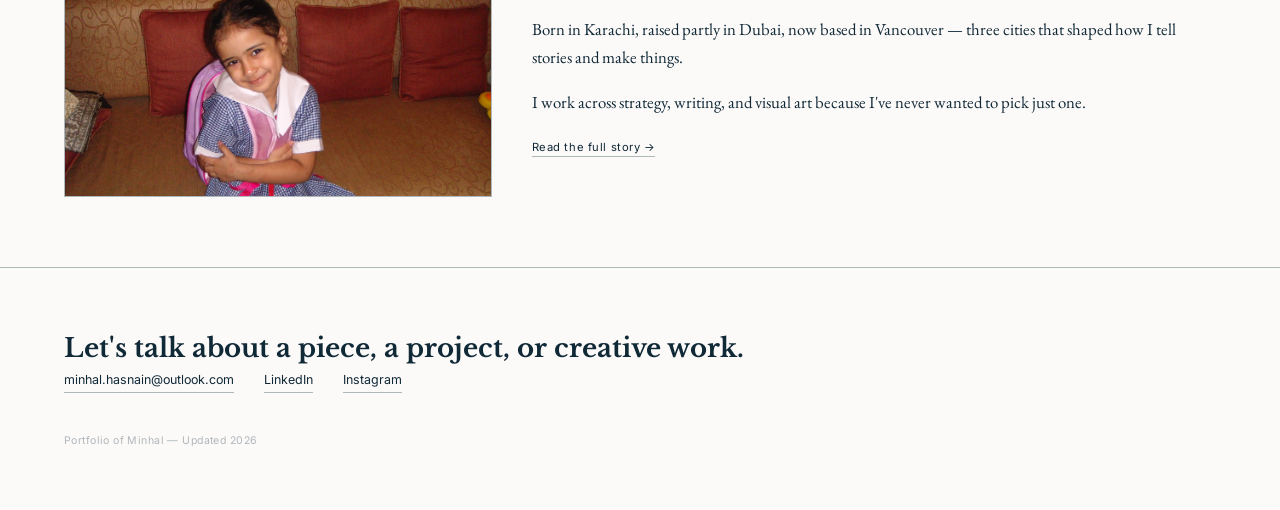
==== commit d49cc17c: "Add files via upload" ====
--- a/index.html
+++ b/index.html
@@ -198,41 +198,38 @@
     100% { background-position: 0% 50%; }
   }
 
-  /* SKETCHES — five framing the name at full strength in the
-     open space around it, plus one tucked behind the letters
-     themselves at low opacity so it reads as a soft texture
-     rather than competing with the type. */
+  /* SKETCHES — all six sit behind the gradient name (z-index
+     below it), each at its own opacity tuned to how much solid
+     black fill it carries, so all six read as roughly the same
+     visual "weight" rather than some dominating and others
+     vanishing. Arranged in a loose ring around the word's
+     outskirts — top-left/right, mid-left/right, bottom-left/right
+     — deliberately avoiding the dead center of the letters, and
+     spaced apart from each other so none overlap and it doesn't
+     read as cluttered. */
   .namemark-sketches {
     position: absolute;
     inset: 0;
-    z-index: 3;
+    z-index: 1;
     pointer-events: none;
   }
   .namemark-sketches img { position: absolute; height: auto; display: block; }
 
-  .sk-cyclist    { left: 9%;  top: 20%;  width: 12%; max-width: 150px; transform: rotate(-6deg); }
-  .sk-horsegroom { right: 7%; top: 18%;  width: 15%; max-width: 190px; transform: rotate(3deg); }
-  .sk-tennis     { left: 25%; top: 9%;   width: 10%; max-width: 130px; transform: rotate(-3deg); }
-  .sk-reader     { left: 15%; bottom: 19%; width: 9%;  max-width: 120px; transform: rotate(4deg); }
-  .sk-runner     { right: 17%; bottom: 17%; width: 8%;  max-width: 110px; transform: rotate(-4deg); }
-
-  .namemark-sketch-behind {
-    position: absolute;
-    z-index: 1;
-    left: 50%;
-    top: 52%;
-    width: 13%;
-    max-width: 150px;
-    height: auto;
-    transform: translate(-30%, -50%) rotate(-3deg);
-    opacity: 0.15;
-    pointer-events: none;
-  }
+  /* thinner-line sketches get more opacity to stay visible;
+     heavy-fill sketches get less so they don't dominate */
+  .sk-cyclist    { left: 16%; top: 12%;    width: 10%; max-width: 145px; transform: rotate(-6deg); opacity: 0.38; }
+  .sk-horsegroom { right: 12%; top: 10%;   width: 13%; max-width: 175px; transform: rotate(3deg);  opacity: 0.20; }
+  .sk-reader     { left: 8%;  top: 46%;    width: 8%;  max-width: 120px; transform: rotate(4deg) translateY(-50%); opacity: 0.32; }
+  .sk-tennis     { right: 7%; top: 46%;    width: 7%;  max-width: 110px; transform: rotate(-3deg) translateY(-50%); opacity: 0.18; }
+  .sk-seated     { left: 18%; bottom: 12%; width: 8%;  max-width: 115px; transform: rotate(-4deg); opacity: 0.20; }
+  .sk-runner     { right: 15%; bottom: 10%; width: 7%; max-width: 105px; transform: rotate(5deg);  opacity: 0.24; }
 
   @media (max-width: 860px) {
-    .namemark-sketches img { width: 22%; max-width: 78px; }
-    .sk-horsegroom { width: 26%; max-width: 94px; }
-    .namemark-sketch-behind { width: 20%; max-width: 90px; opacity: 0.12; }
+    .sk-cyclist, .sk-horsegroom, .sk-reader, .sk-tennis, .sk-seated, .sk-runner {
+      width: 20%;
+      max-width: 70px;
+    }
+    .sk-horsegroom { width: 24%; max-width: 82px; }
   }
 
   .namemark-tagline-row {
@@ -311,8 +308,8 @@
     <img class="sk-tennis" src="images/sketches/sketch-tennis.png" alt="Ink sketch, tennis player">
     <img class="sk-reader" src="images/sketches/sketch-reader.png" alt="Ink sketch, girl reading">
     <img class="sk-runner" src="images/sketches/sketch-runner.png" alt="Ink sketch, runner">
-  </div>
-  <img class="namemark-sketch-behind" src="images/sketches/sketch-seated.png" alt="" aria-hidden="true">
+    <img class="sk-seated" src="images/sketches/sketch-seated.png" alt="Ink sketch, seated figure">
+  </div>
   <div class="namemark-name">minhal</div>
   <div class="namemark-tagline-row">
     <span>You'll find me</span>
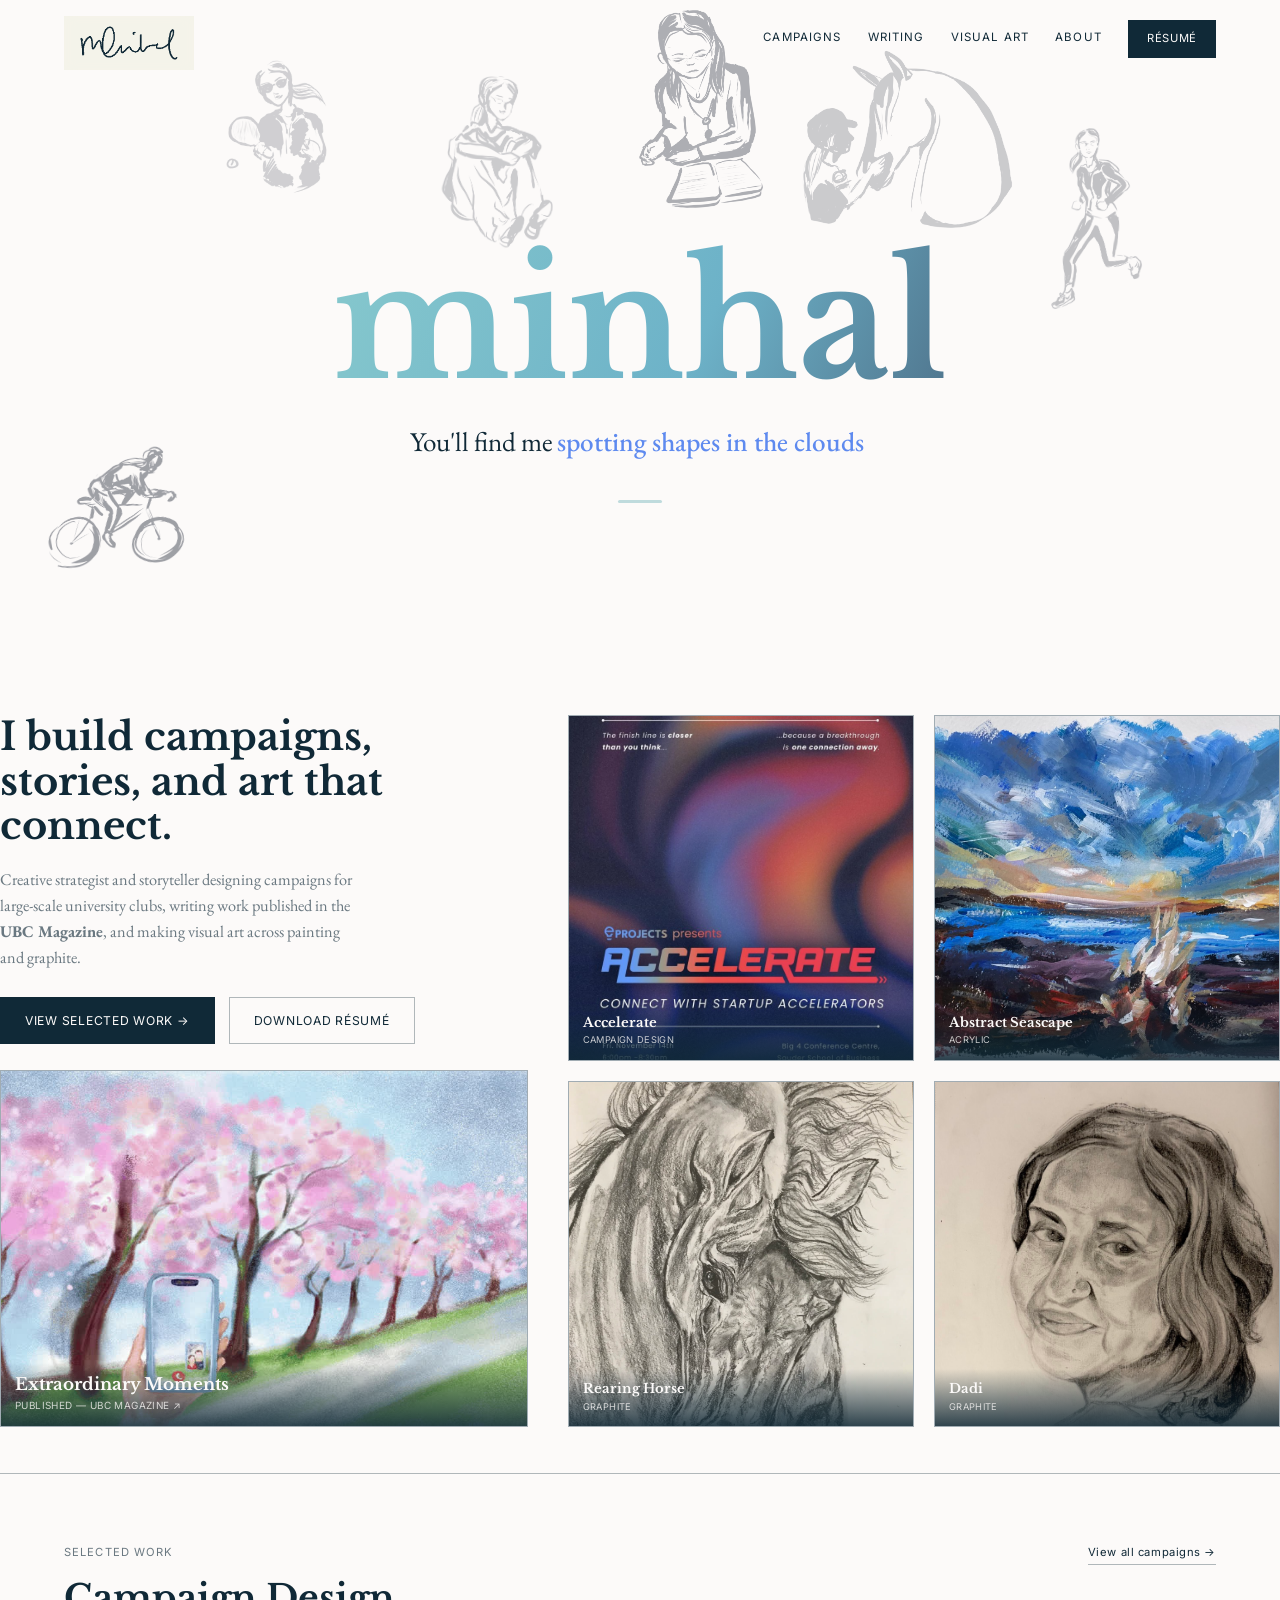
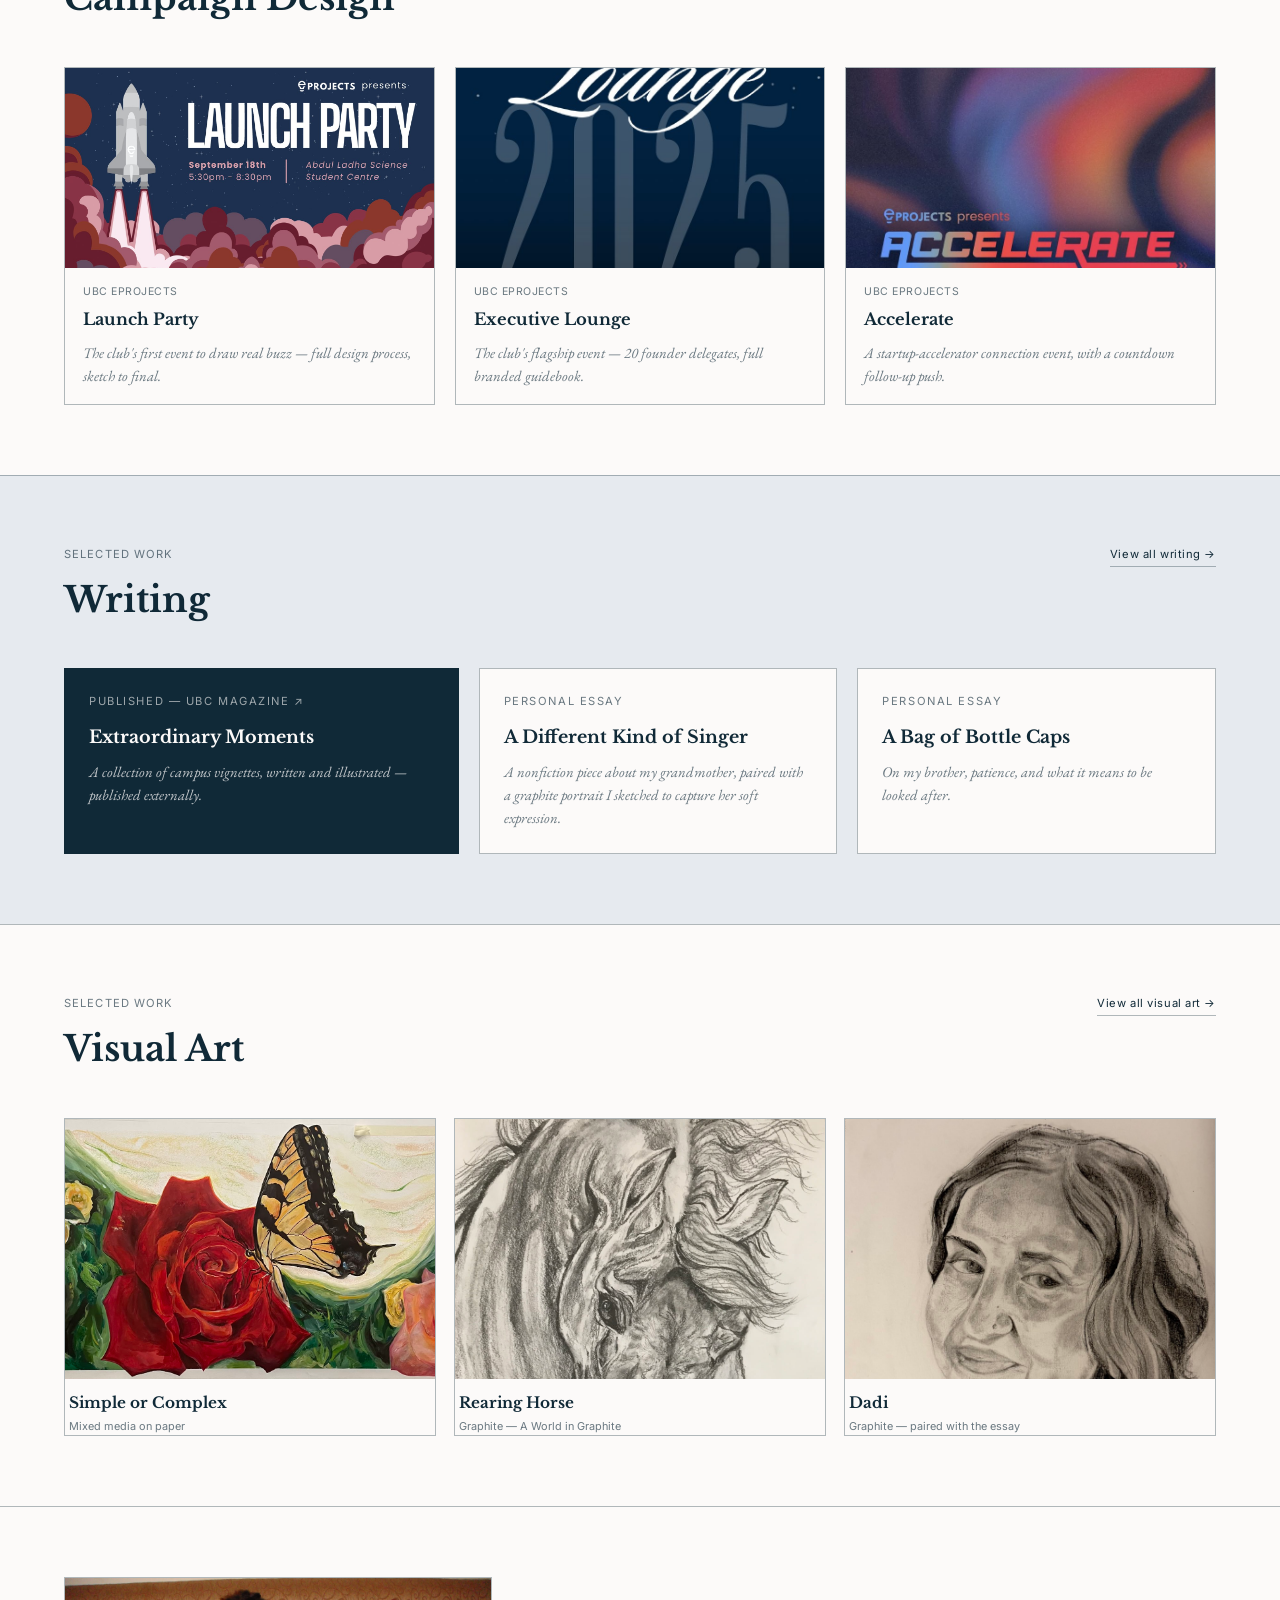
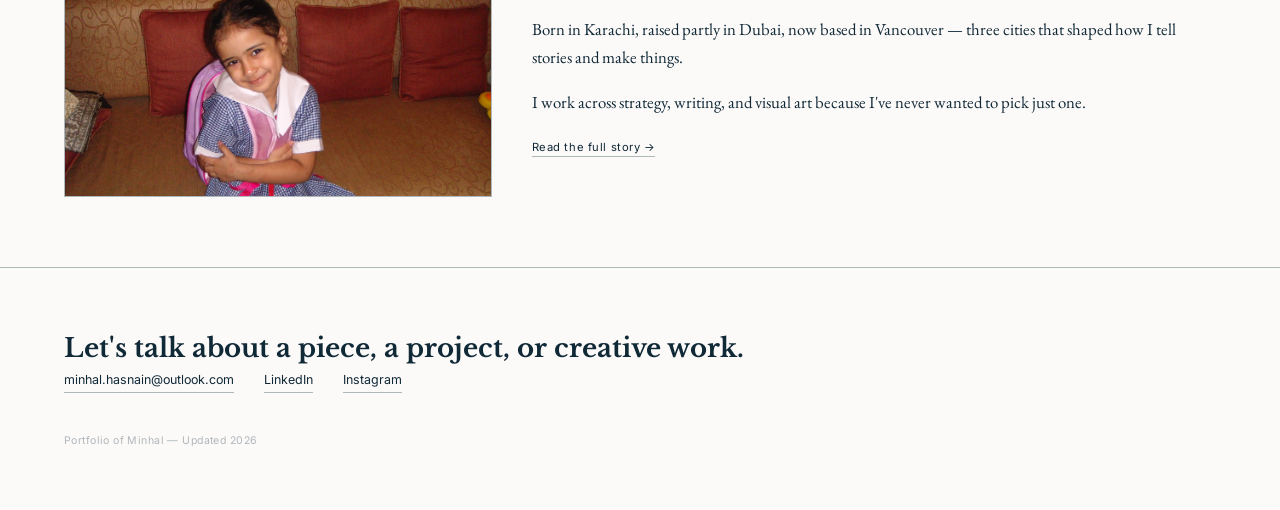
==== commit 804966cb: "Add files via upload" ====
--- a/index.html
+++ b/index.html
@@ -217,12 +217,12 @@
 
   /* thinner-line sketches get more opacity to stay visible;
      heavy-fill sketches get less so they don't dominate */
-  .sk-cyclist    { left: 16%; top: 12%;    width: 10%; max-width: 145px; transform: rotate(-6deg); opacity: 0.38; }
-  .sk-horsegroom { right: 12%; top: 10%;   width: 13%; max-width: 175px; transform: rotate(3deg);  opacity: 0.20; }
-  .sk-reader     { left: 8%;  top: 46%;    width: 8%;  max-width: 120px; transform: rotate(4deg) translateY(-50%); opacity: 0.32; }
-  .sk-tennis     { right: 7%; top: 46%;    width: 7%;  max-width: 110px; transform: rotate(-3deg) translateY(-50%); opacity: 0.18; }
-  .sk-seated     { left: 18%; bottom: 12%; width: 8%;  max-width: 115px; transform: rotate(-4deg); opacity: 0.20; }
-  .sk-runner     { right: 15%; bottom: 10%; width: 7%; max-width: 105px; transform: rotate(5deg);  opacity: 0.24; }
+  .sk-cyclist    { left: 3%;  bottom: 15%; width: 13%; max-width: 150px; transform: rotate(-6deg); opacity: 0.38; }
+  .sk-tennis     { left: 17%; top: 8%;     width: 9%;  max-width: 125px; transform: rotate(-4deg); opacity: 0.18; }
+  .sk-seated     { left: 34%; top: 10%;    width: 10%; max-width: 135px; transform: rotate(3deg);  opacity: 0.20; }
+  .sk-reader     { left: 49%; top: 0%;     width: 11%; max-width: 150px; transform: rotate(-3deg); opacity: 0.32; }
+  .sk-horsegroom { left: 62%; top: 6%;     width: 19%; max-width: 230px; transform: rotate(2deg);  opacity: 0.20; }
+  .sk-runner     { left: 82%; top: 18%;    width: 8%;  max-width: 110px; transform: rotate(4deg);  opacity: 0.24; }
 
   @media (max-width: 860px) {
     .sk-cyclist, .sk-horsegroom, .sk-reader, .sk-tennis, .sk-seated, .sk-runner {
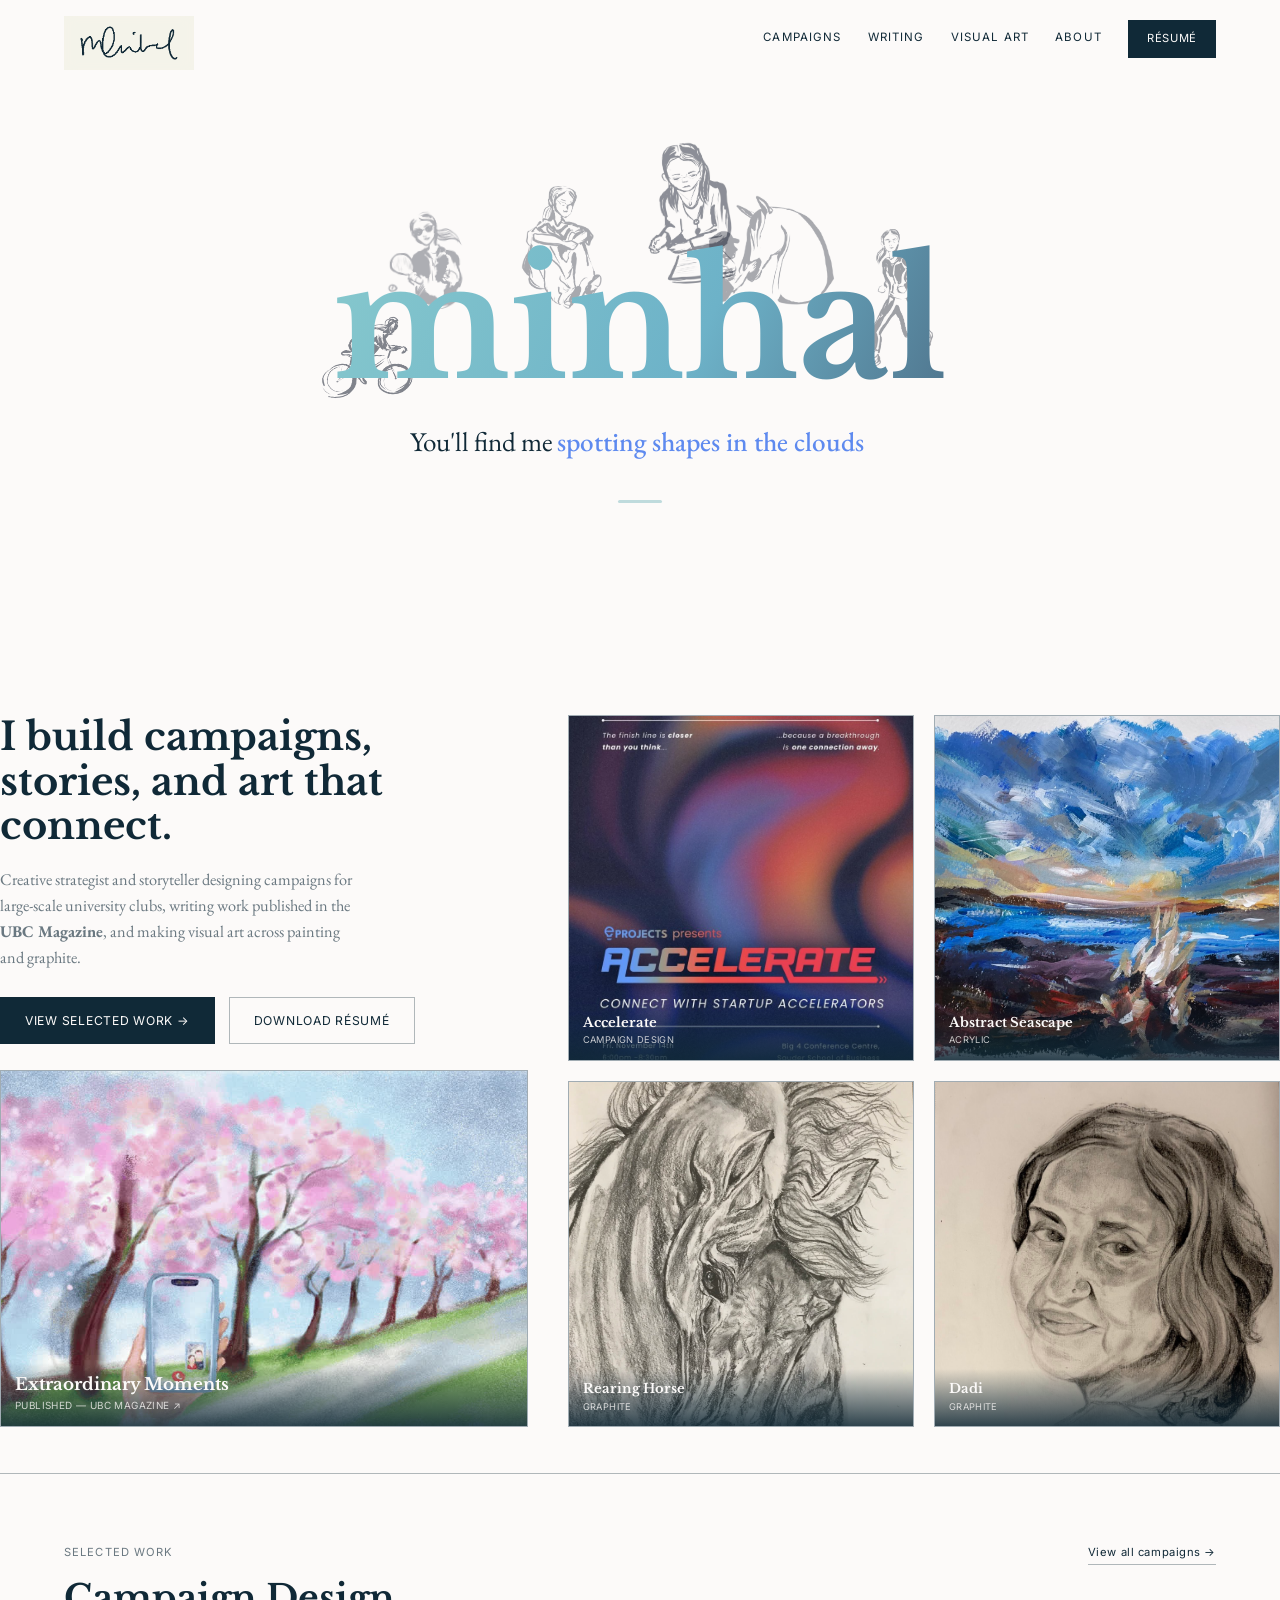
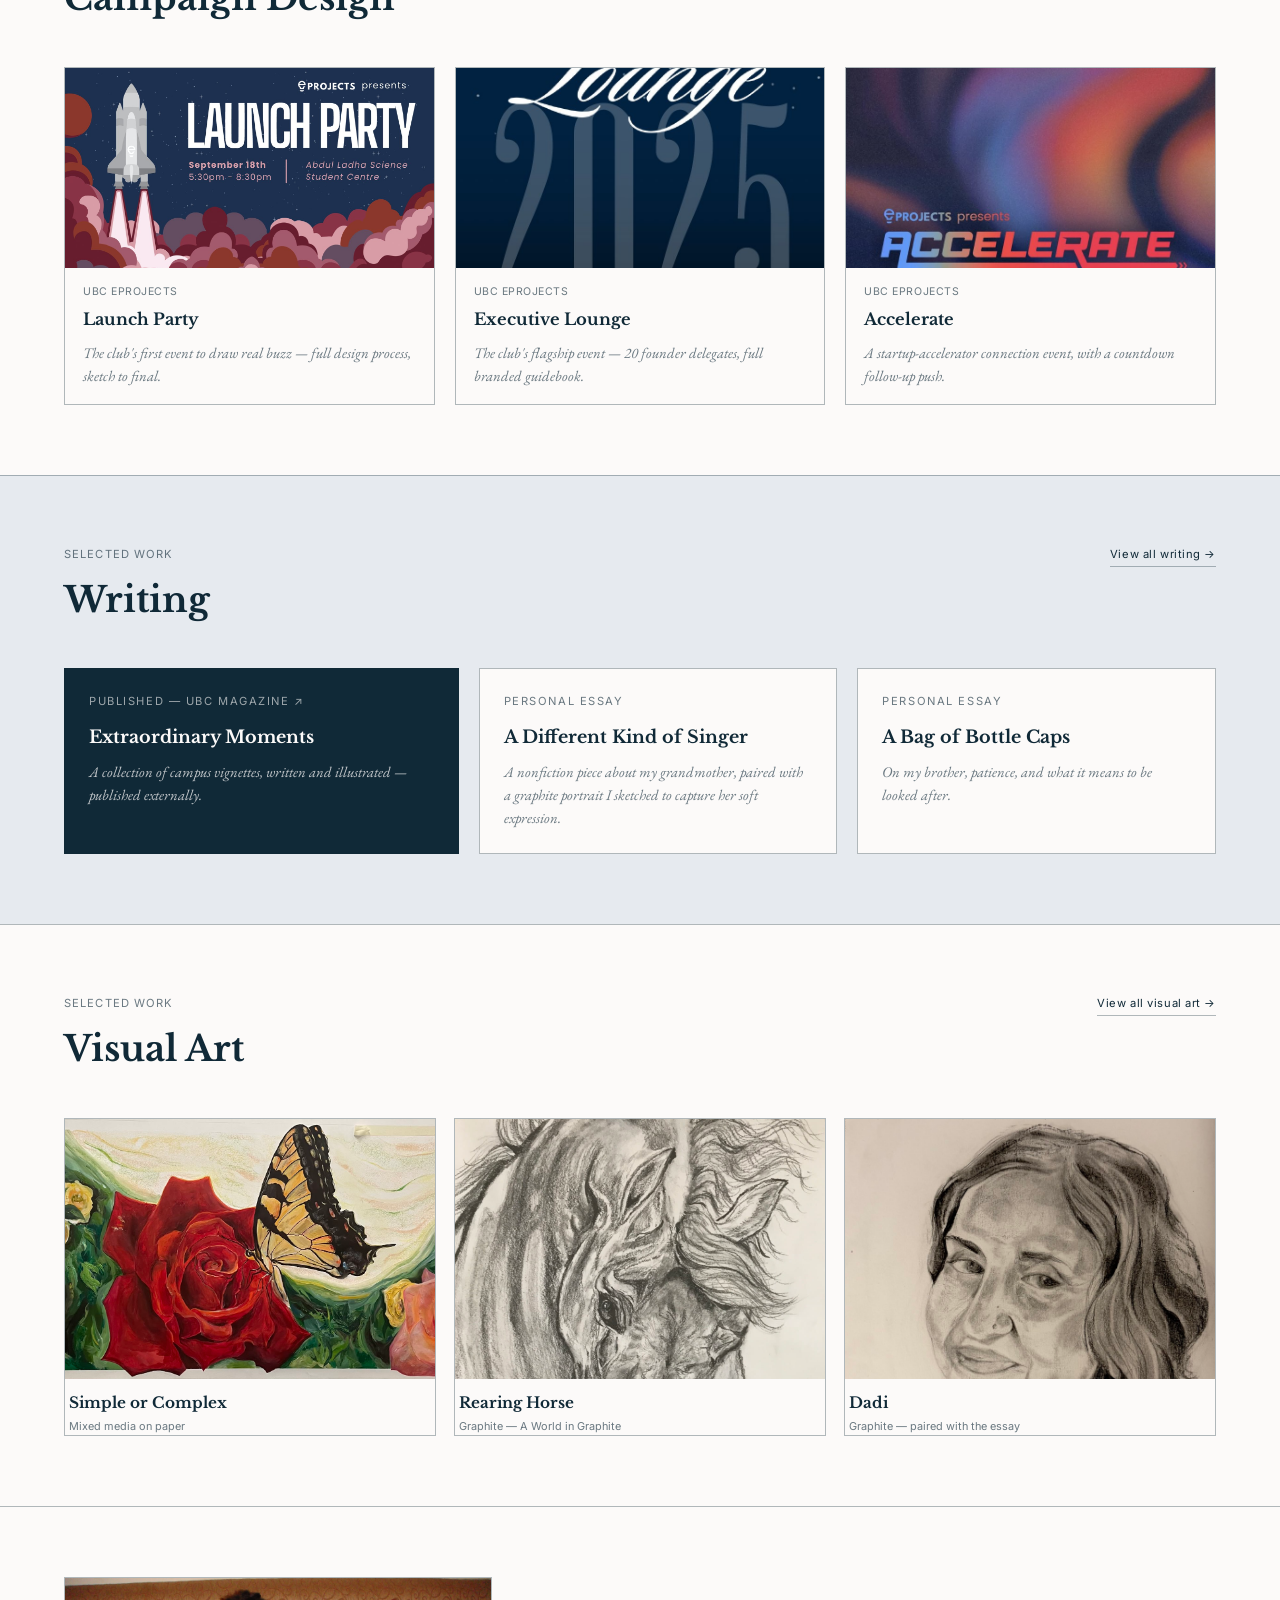
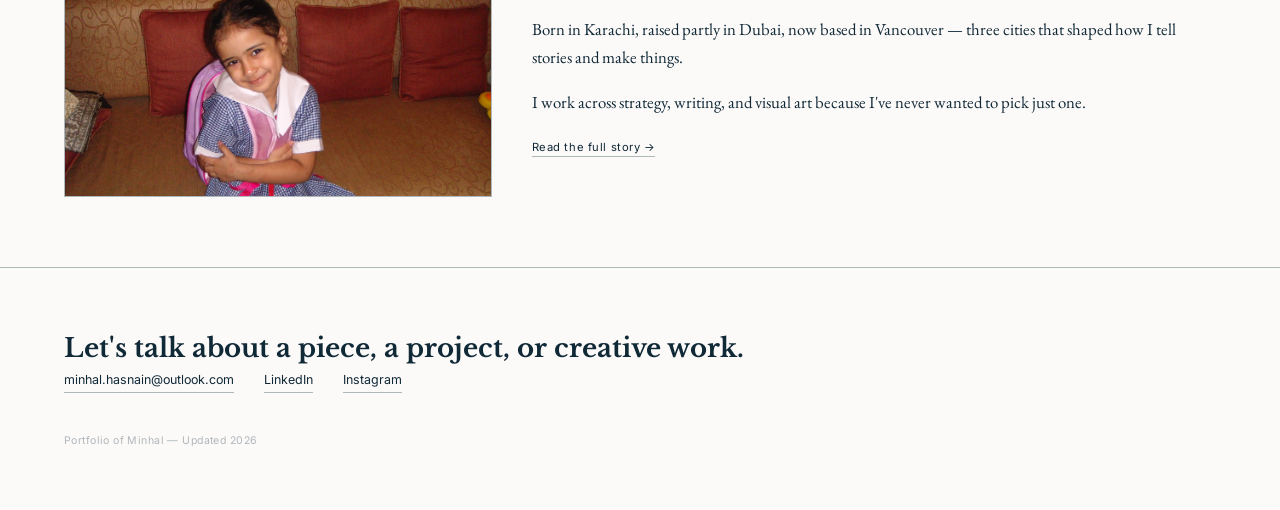
==== commit d1b5de7c: "Add files via upload" ====
--- a/index.html
+++ b/index.html
@@ -198,15 +198,19 @@
     100% { background-position: 0% 50%; }
   }
 
-  /* SKETCHES — all six sit behind the gradient name (z-index
-     below it), each at its own opacity tuned to how much solid
-     black fill it carries, so all six read as roughly the same
-     visual "weight" rather than some dominating and others
-     vanishing. Arranged in a loose ring around the word's
-     outskirts — top-left/right, mid-left/right, bottom-left/right
-     — deliberately avoiding the dead center of the letters, and
-     spaced apart from each other so none overlap and it doesn't
-     read as cluttered. */
+  /* SKETCHES — positioned relative to the WORD itself (via
+     .namemark-word-wrap below), not the whole section. That
+     means left:0%/100% always equals the word's own left/right
+     edge, and bottom:0% always equals its baseline — so "don't
+     go below the baseline" is just bottom >= 0, guaranteed at
+     any screen size, rather than an approximation. All six sit
+     behind the gradient name (z-index below it) and are sized
+     small enough to gather closely around the word without
+     reaching the top of the section. */
+  .namemark-word-wrap {
+    position: relative;
+    display: inline-block;
+  }
   .namemark-sketches {
     position: absolute;
     inset: 0;
@@ -217,19 +221,20 @@
 
   /* thinner-line sketches get more opacity to stay visible;
      heavy-fill sketches get less so they don't dominate */
-  .sk-cyclist    { left: 3%;  bottom: 15%; width: 13%; max-width: 150px; transform: rotate(-6deg); opacity: 0.38; }
-  .sk-tennis     { left: 17%; top: 8%;     width: 9%;  max-width: 125px; transform: rotate(-4deg); opacity: 0.18; }
-  .sk-seated     { left: 34%; top: 10%;    width: 10%; max-width: 135px; transform: rotate(3deg);  opacity: 0.20; }
-  .sk-reader     { left: 49%; top: 0%;     width: 11%; max-width: 150px; transform: rotate(-3deg); opacity: 0.32; }
-  .sk-horsegroom { left: 62%; top: 6%;     width: 19%; max-width: 230px; transform: rotate(2deg);  opacity: 0.20; }
-  .sk-runner     { left: 82%; top: 18%;    width: 8%;  max-width: 110px; transform: rotate(4deg);  opacity: 0.24; }
+  .sk-cyclist    { left: -3%; bottom: 0%;  width: 20%; max-width: 100px; transform: rotate(-6deg); opacity: 0.50; }
+  .sk-tennis     { left: 8%;  bottom: 55%; width: 15%; max-width: 85px;  transform: rotate(-4deg); opacity: 0.32; }
+  .sk-seated     { left: 30%; bottom: 55%; width: 16%; max-width: 92px;  transform: rotate(3deg);  opacity: 0.34; }
+  .sk-reader     { left: 50%; bottom: 70%; width: 17%; max-width: 100px; transform: rotate(-3deg); opacity: 0.45; }
+  .sk-horsegroom { left: 60%; bottom: 58%; width: 24%; max-width: 140px; transform: rotate(2deg);  opacity: 0.34; }
+  .sk-runner     { left: 86%; bottom: 15%; width: 14%; max-width: 80px;  transform: rotate(4deg);  opacity: 0.38; }
 
   @media (max-width: 860px) {
-    .sk-cyclist, .sk-horsegroom, .sk-reader, .sk-tennis, .sk-seated, .sk-runner {
-      width: 20%;
-      max-width: 70px;
-    }
-    .sk-horsegroom { width: 24%; max-width: 82px; }
+    .sk-cyclist    { max-width: 62px; }
+    .sk-tennis     { max-width: 53px; }
+    .sk-seated     { max-width: 57px; }
+    .sk-reader     { max-width: 62px; }
+    .sk-horsegroom { max-width: 88px; }
+    .sk-runner     { max-width: 50px; }
   }
 
   .namemark-tagline-row {
@@ -302,15 +307,17 @@
 </style>
 
 <div class="wrap namemark">
-  <div class="namemark-sketches">
-    <img class="sk-cyclist" src="images/sketches/sketch-cyclist.png" alt="Ink sketch, cyclist">
-    <img class="sk-horsegroom" src="images/sketches/sketch-horse-groom.png" alt="Ink sketch, horse and groom">
-    <img class="sk-tennis" src="images/sketches/sketch-tennis.png" alt="Ink sketch, tennis player">
-    <img class="sk-reader" src="images/sketches/sketch-reader.png" alt="Ink sketch, girl reading">
-    <img class="sk-runner" src="images/sketches/sketch-runner.png" alt="Ink sketch, runner">
-    <img class="sk-seated" src="images/sketches/sketch-seated.png" alt="Ink sketch, seated figure">
-  </div>
-  <div class="namemark-name">minhal</div>
+  <div class="namemark-word-wrap">
+    <div class="namemark-sketches">
+      <img class="sk-cyclist" src="images/sketches/sketch-cyclist.png" alt="Ink sketch, cyclist">
+      <img class="sk-horsegroom" src="images/sketches/sketch-horse-groom.png" alt="Ink sketch, horse and groom">
+      <img class="sk-tennis" src="images/sketches/sketch-tennis.png" alt="Ink sketch, tennis player">
+      <img class="sk-reader" src="images/sketches/sketch-reader.png" alt="Ink sketch, girl reading">
+      <img class="sk-runner" src="images/sketches/sketch-runner.png" alt="Ink sketch, runner">
+      <img class="sk-seated" src="images/sketches/sketch-seated.png" alt="Ink sketch, seated figure">
+    </div>
+    <div class="namemark-name">minhal</div>
+  </div>
   <div class="namemark-tagline-row">
     <span>You'll find me</span>
     <span class="namemark-cyclewrap" id="namemarkCycle">
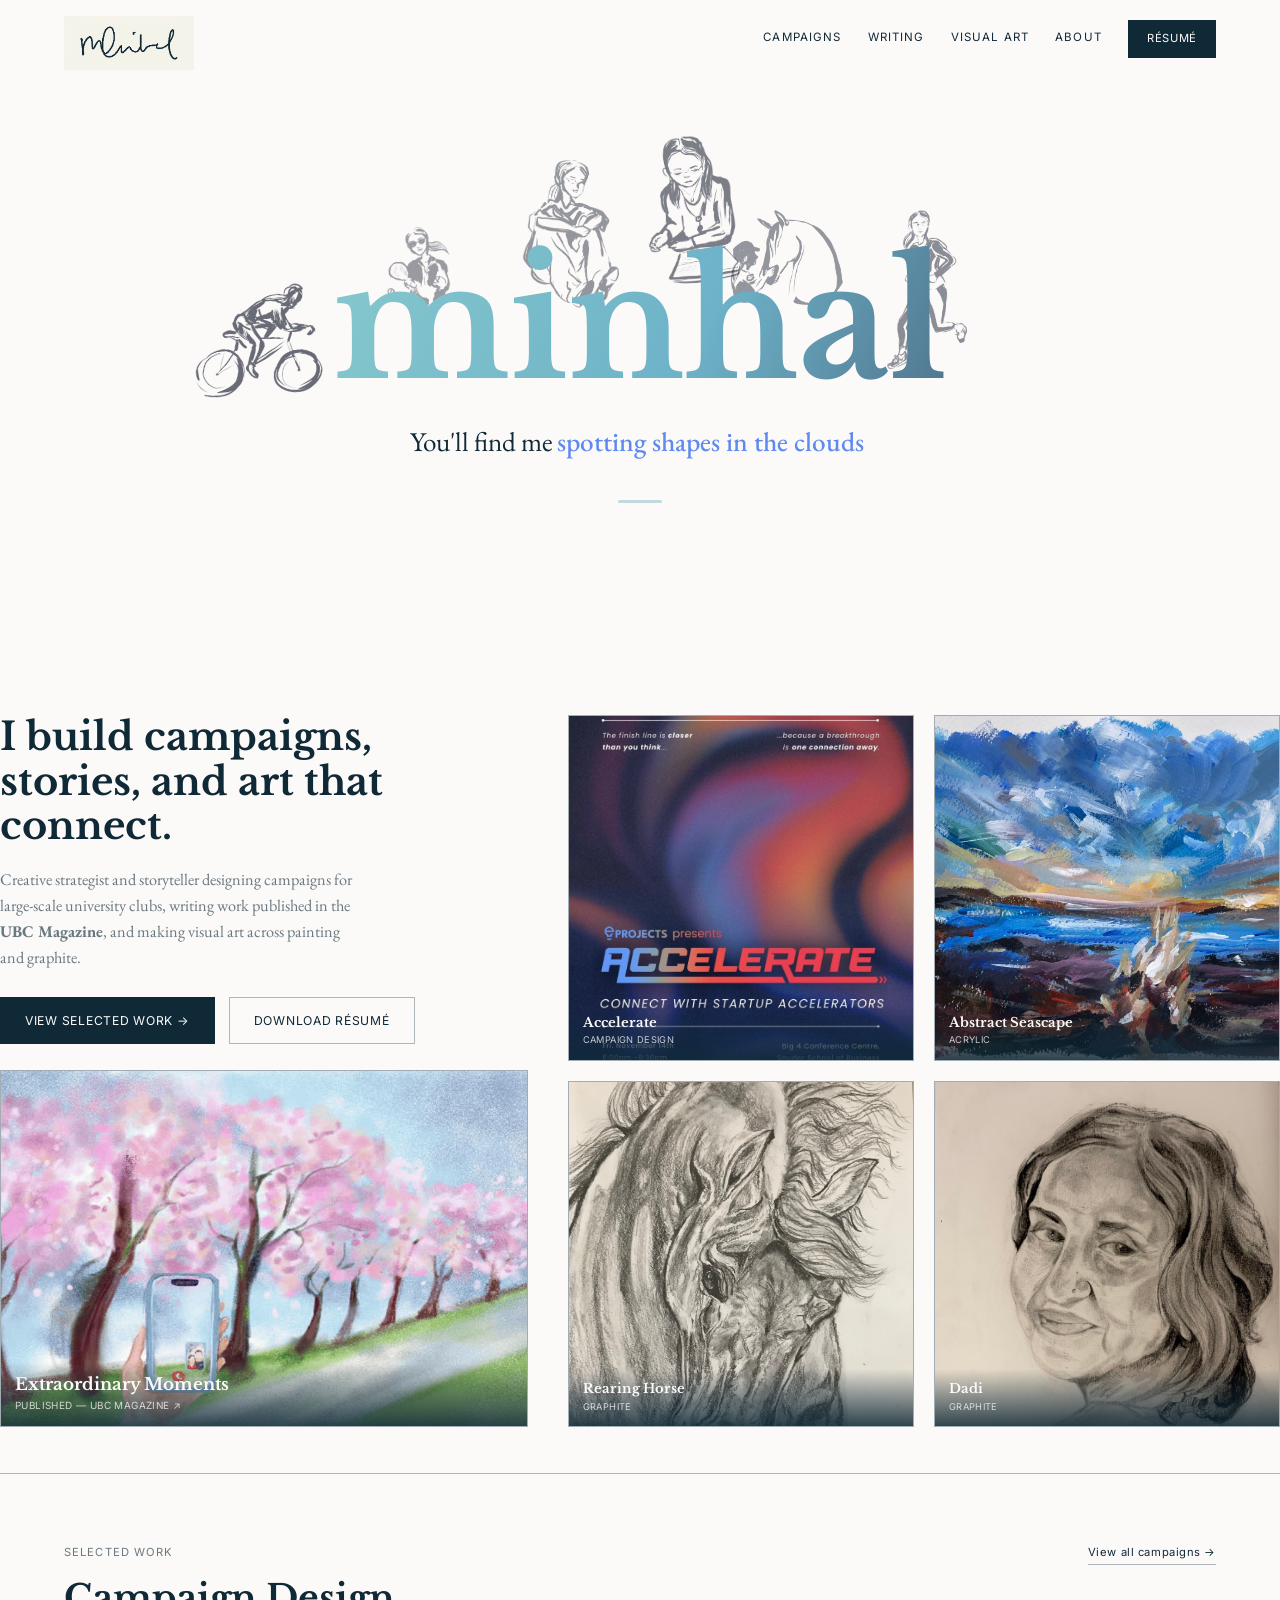
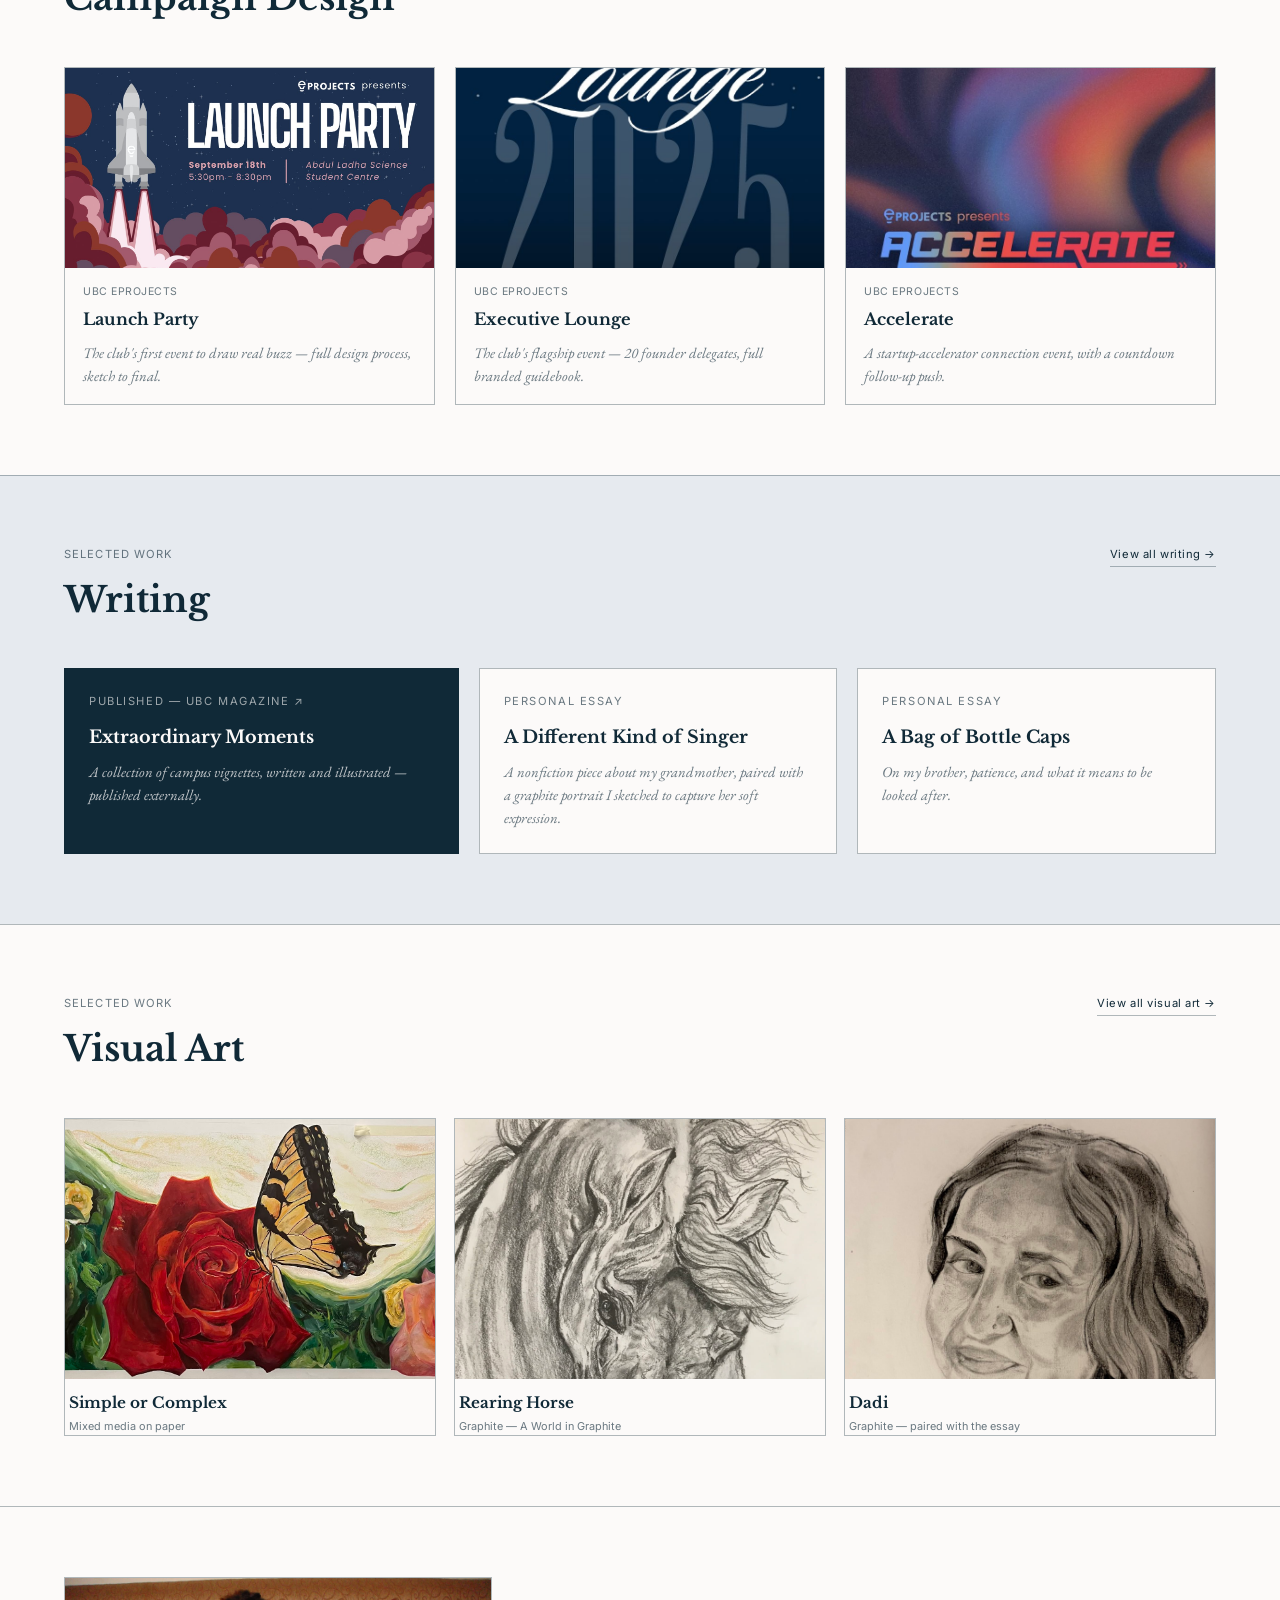
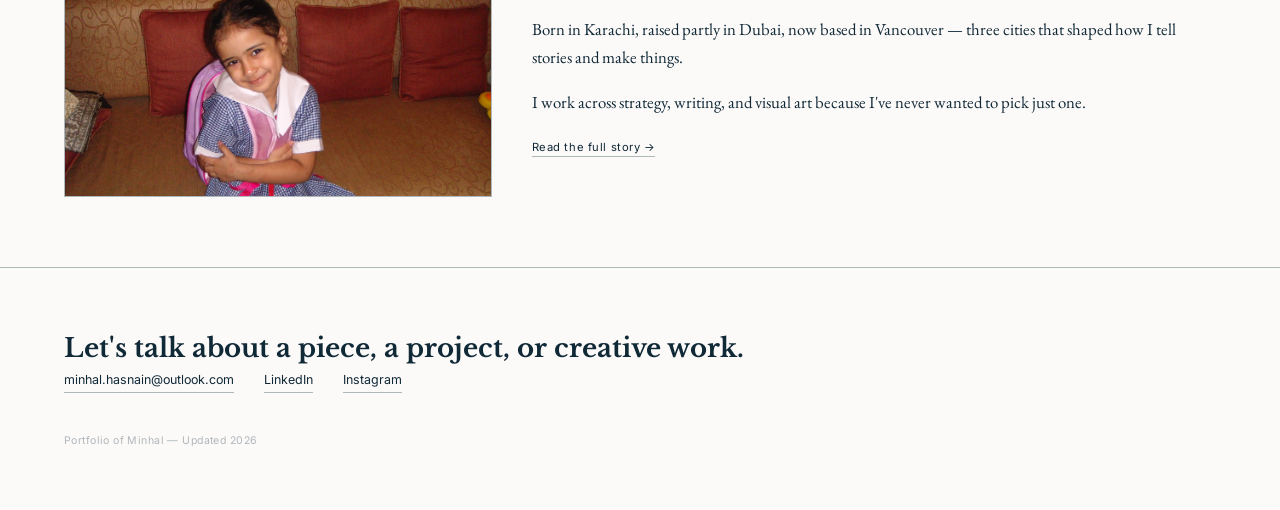
==== commit 813ce800: "Add files via upload" ====
--- a/index.html
+++ b/index.html
@@ -221,20 +221,20 @@
 
   /* thinner-line sketches get more opacity to stay visible;
      heavy-fill sketches get less so they don't dominate */
-  .sk-cyclist    { left: -3%; bottom: 0%;  width: 20%; max-width: 100px; transform: rotate(-6deg); opacity: 0.50; }
-  .sk-tennis     { left: 8%;  bottom: 55%; width: 15%; max-width: 85px;  transform: rotate(-4deg); opacity: 0.32; }
-  .sk-seated     { left: 30%; bottom: 55%; width: 16%; max-width: 92px;  transform: rotate(3deg);  opacity: 0.34; }
-  .sk-reader     { left: 50%; bottom: 70%; width: 17%; max-width: 100px; transform: rotate(-3deg); opacity: 0.45; }
-  .sk-horsegroom { left: 60%; bottom: 58%; width: 24%; max-width: 140px; transform: rotate(2deg);  opacity: 0.34; }
-  .sk-runner     { left: 86%; bottom: 15%; width: 14%; max-width: 80px;  transform: rotate(4deg);  opacity: 0.38; }
+  .sk-cyclist    { left: -24%; bottom: 0%;  width: 24%; max-width: 140px; transform: rotate(-6deg); opacity: 0.60; }
+  .sk-tennis     { left: 8%;   bottom: 55%; width: 13%; max-width: 72px;  transform: rotate(-4deg); opacity: 0.40; }
+  .sk-seated     { left: 30%;  bottom: 55%; width: 18%; max-width: 115px; transform: rotate(3deg);  opacity: 0.42; }
+  .sk-reader     { left: 50%;  bottom: 70%; width: 17%; max-width: 108px; transform: rotate(-3deg); opacity: 0.52; }
+  .sk-horsegroom { left: 64%;  bottom: 58%; width: 20%; max-width: 155px; transform: rotate(2deg);  opacity: 0.42; }
+  .sk-runner     { left: 90%;  bottom: 15%; width: 16%; max-width: 90px;  transform: rotate(4deg);  opacity: 0.46; }
 
   @media (max-width: 860px) {
-    .sk-cyclist    { max-width: 62px; }
-    .sk-tennis     { max-width: 53px; }
-    .sk-seated     { max-width: 57px; }
-    .sk-reader     { max-width: 62px; }
-    .sk-horsegroom { max-width: 88px; }
-    .sk-runner     { max-width: 50px; }
+    .sk-cyclist    { max-width: 88px; }
+    .sk-tennis     { max-width: 45px; }
+    .sk-seated     { max-width: 72px; }
+    .sk-reader     { max-width: 68px; }
+    .sk-horsegroom { max-width: 97px; }
+    .sk-runner     { max-width: 56px; }
   }
 
   .namemark-tagline-row {
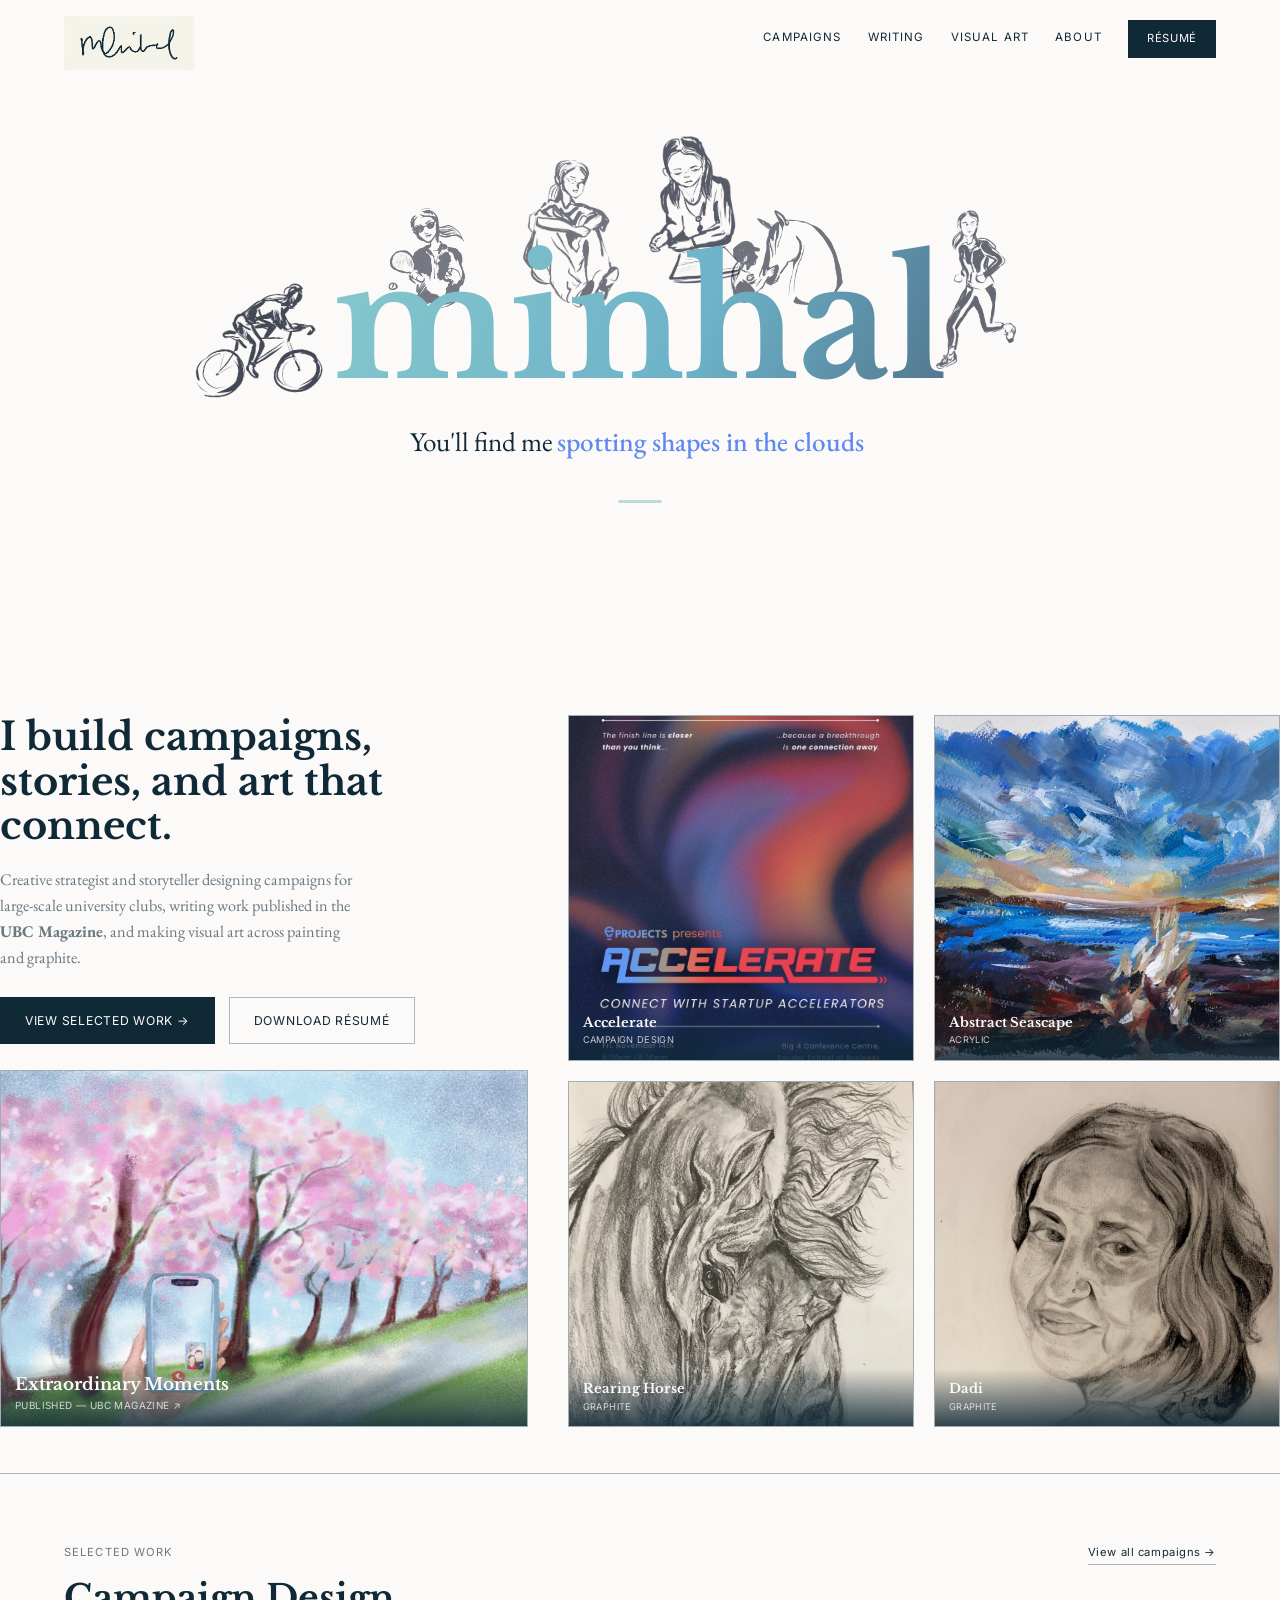
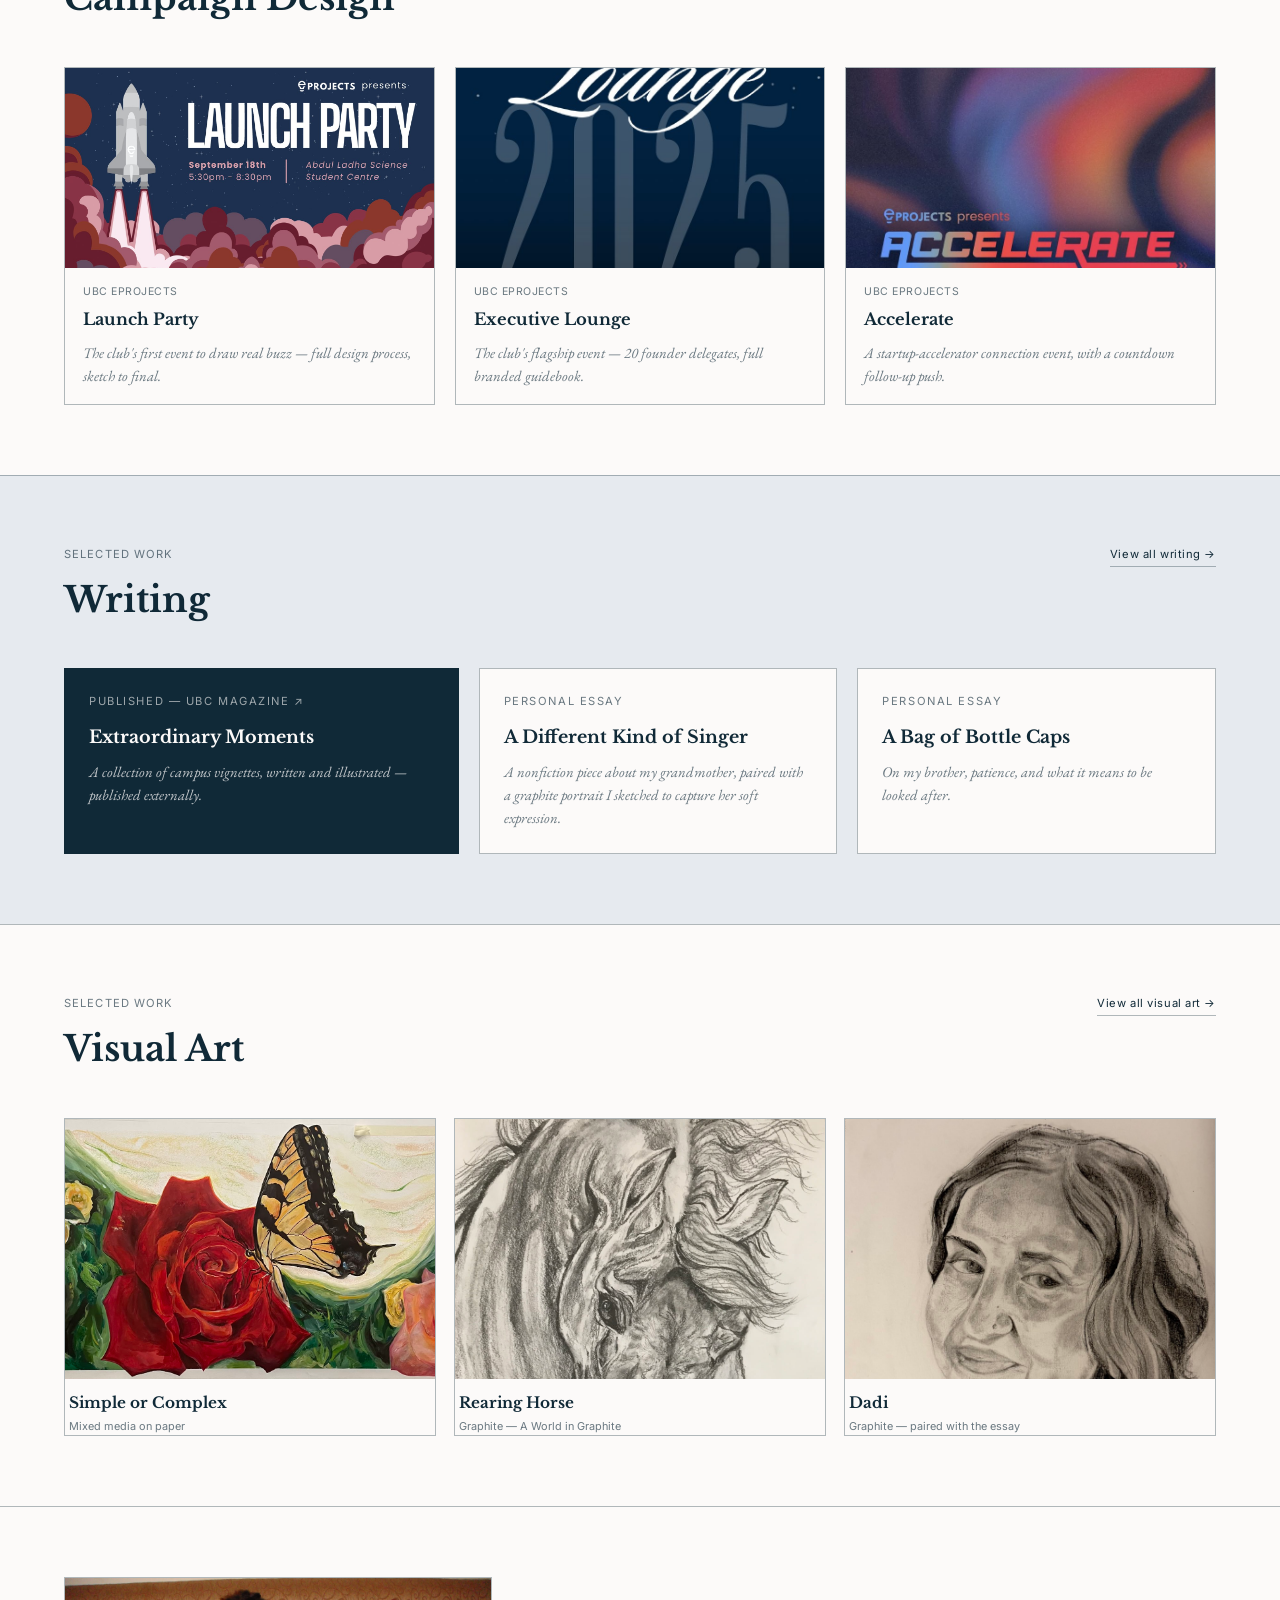
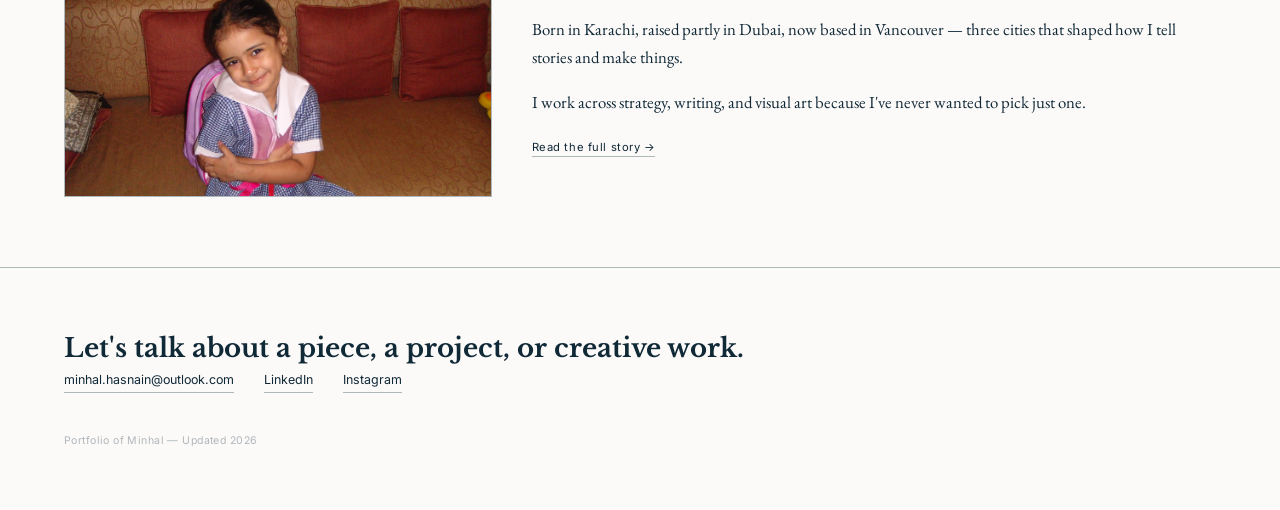
==== commit bd0e93f1: "Add files via upload" ====
--- a/index.html
+++ b/index.html
@@ -221,16 +221,16 @@
 
   /* thinner-line sketches get more opacity to stay visible;
      heavy-fill sketches get less so they don't dominate */
-  .sk-cyclist    { left: -24%; bottom: 0%;  width: 24%; max-width: 140px; transform: rotate(-6deg); opacity: 0.60; }
-  .sk-tennis     { left: 8%;   bottom: 55%; width: 13%; max-width: 72px;  transform: rotate(-4deg); opacity: 0.40; }
-  .sk-seated     { left: 30%;  bottom: 55%; width: 18%; max-width: 115px; transform: rotate(3deg);  opacity: 0.42; }
-  .sk-reader     { left: 50%;  bottom: 70%; width: 17%; max-width: 108px; transform: rotate(-3deg); opacity: 0.52; }
-  .sk-horsegroom { left: 64%;  bottom: 58%; width: 20%; max-width: 155px; transform: rotate(2deg);  opacity: 0.42; }
-  .sk-runner     { left: 90%;  bottom: 15%; width: 16%; max-width: 90px;  transform: rotate(4deg);  opacity: 0.46; }
+  .sk-cyclist    { left: -24%; bottom: 0%;  width: 24%; max-width: 140px; transform: rotate(-6deg); opacity: 0.75; }
+  .sk-tennis     { left: 8%;   bottom: 55%; width: 15%; max-width: 88px;  transform: rotate(-4deg); opacity: 0.55; }
+  .sk-seated     { left: 30%;  bottom: 55%; width: 18%; max-width: 115px; transform: rotate(3deg);  opacity: 0.57; }
+  .sk-reader     { left: 50%;  bottom: 70%; width: 17%; max-width: 108px; transform: rotate(-3deg); opacity: 0.67; }
+  .sk-horsegroom { left: 64%;  bottom: 58%; width: 20%; max-width: 155px; transform: rotate(2deg);  opacity: 0.57; }
+  .sk-runner     { left: 98%;  bottom: 15%; width: 16%; max-width: 90px;  transform: rotate(4deg);  opacity: 0.61; }
 
   @media (max-width: 860px) {
     .sk-cyclist    { max-width: 88px; }
-    .sk-tennis     { max-width: 45px; }
+    .sk-tennis     { max-width: 55px; }
     .sk-seated     { max-width: 72px; }
     .sk-reader     { max-width: 68px; }
     .sk-horsegroom { max-width: 97px; }
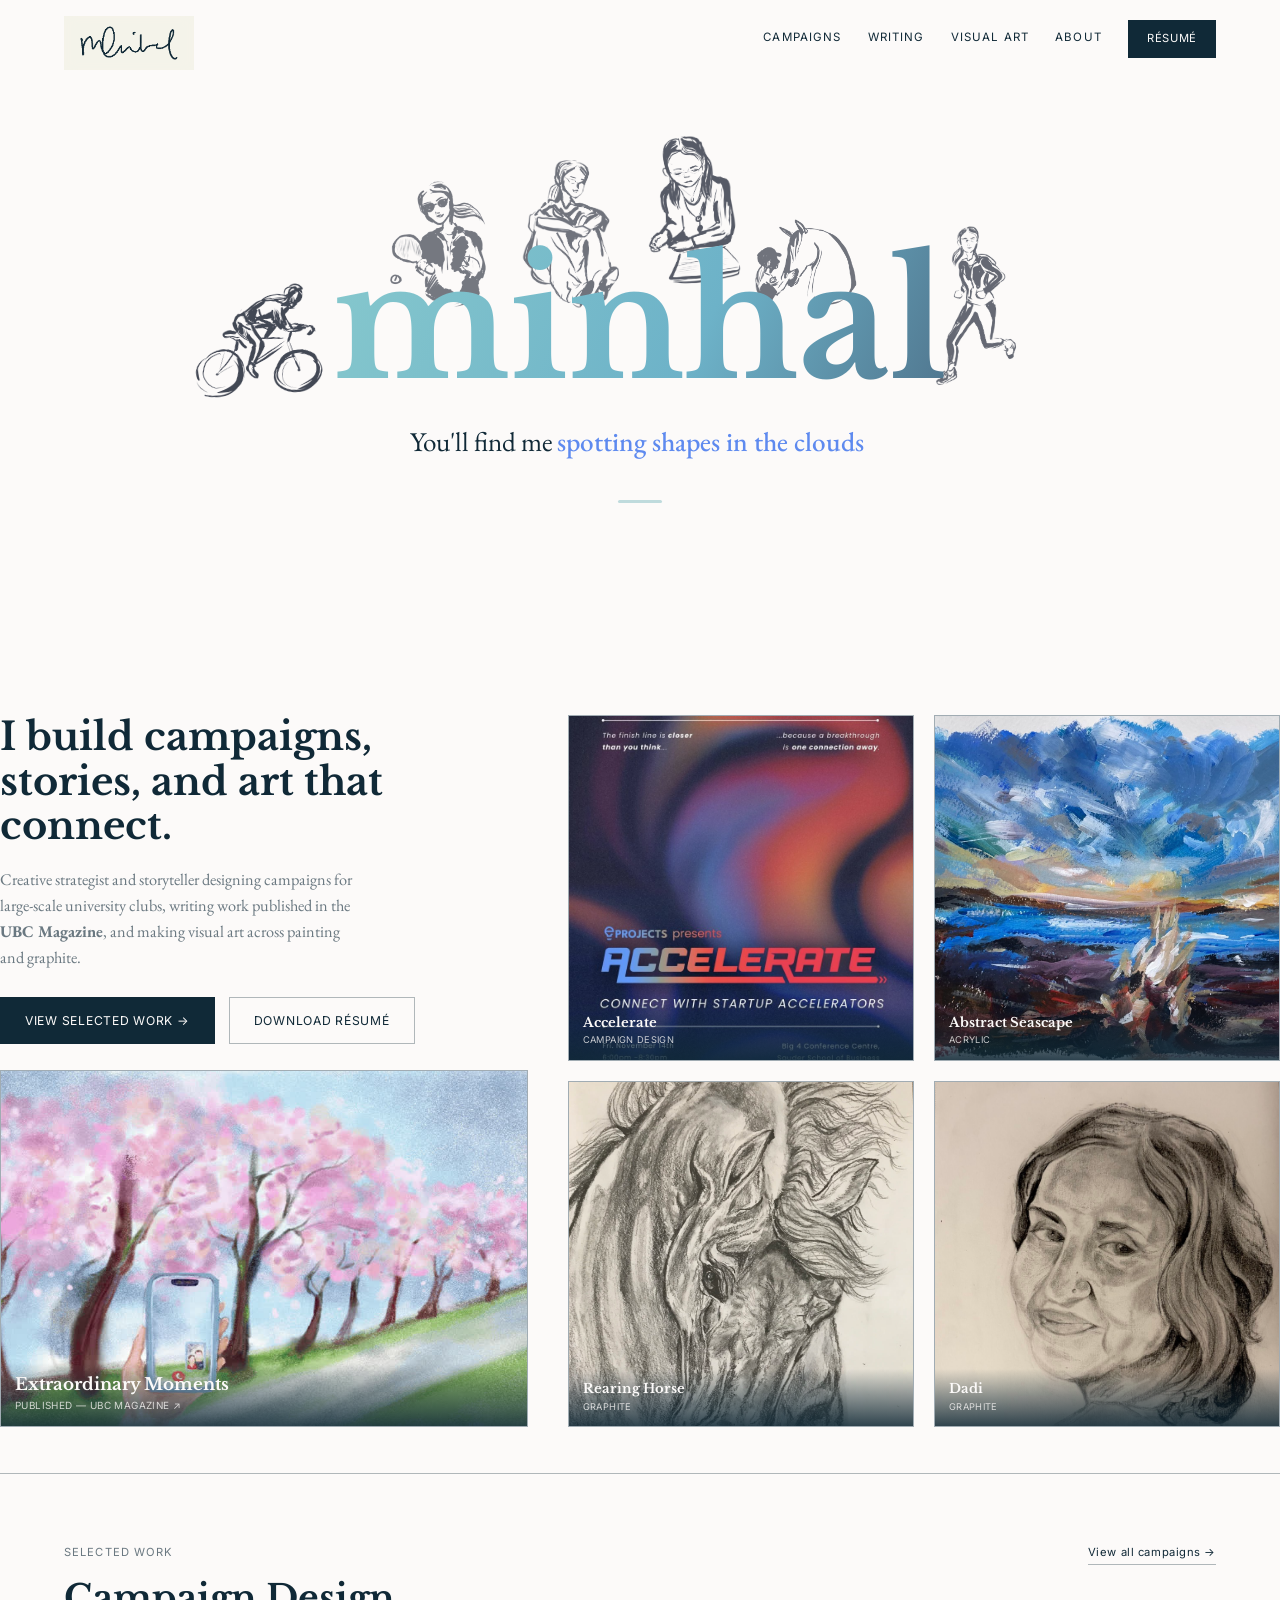
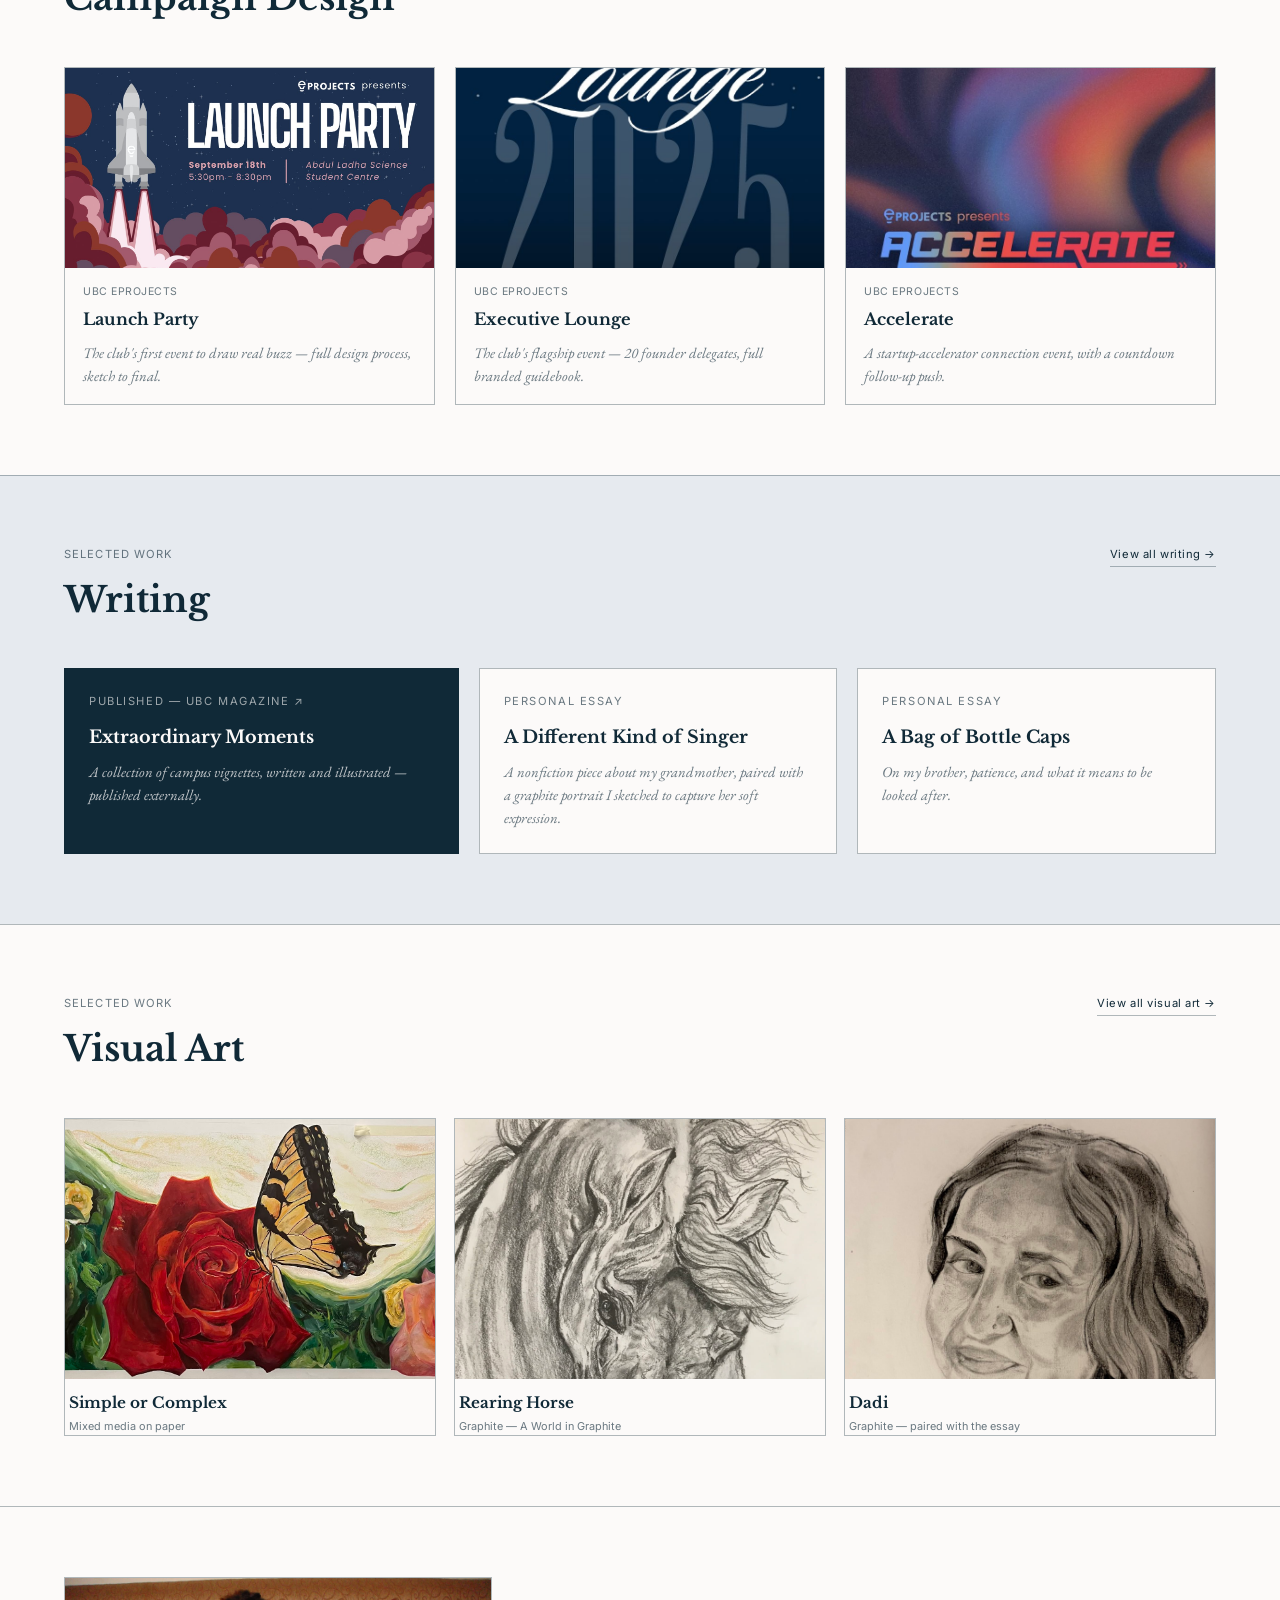
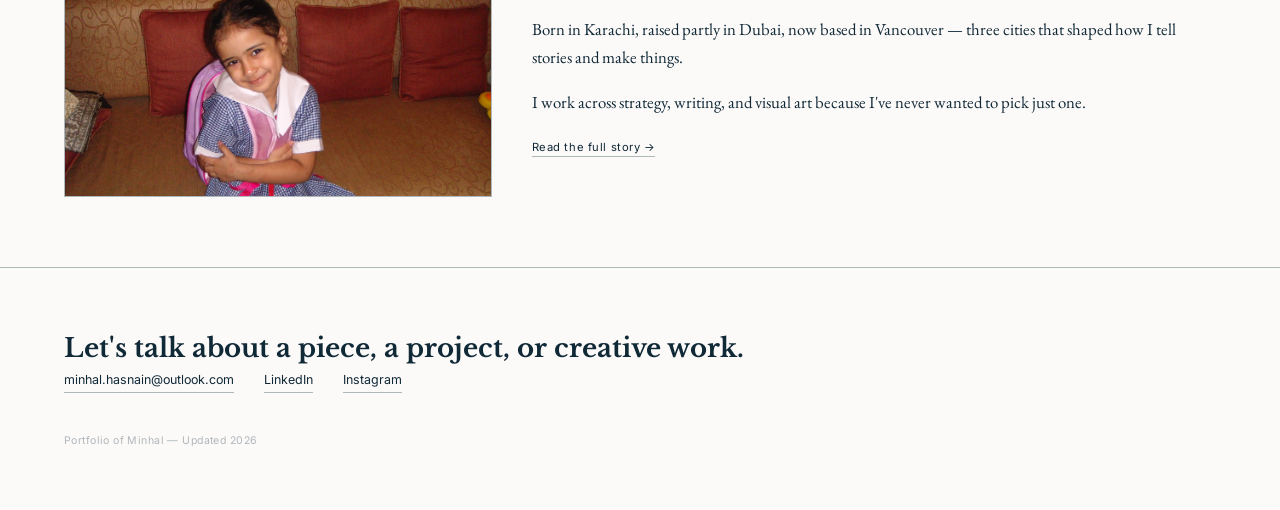
==== commit fe613daf: "Add files via upload" ====
--- a/index.html
+++ b/index.html
@@ -222,15 +222,15 @@
   /* thinner-line sketches get more opacity to stay visible;
      heavy-fill sketches get less so they don't dominate */
   .sk-cyclist    { left: -24%; bottom: 0%;  width: 24%; max-width: 140px; transform: rotate(-6deg); opacity: 0.75; }
-  .sk-tennis     { left: 8%;   bottom: 55%; width: 15%; max-width: 88px;  transform: rotate(-4deg); opacity: 0.55; }
+  .sk-tennis     { left: 8%;   bottom: 55%; width: 18%; max-width: 110px; transform: rotate(-4deg); opacity: 0.55; }
   .sk-seated     { left: 30%;  bottom: 55%; width: 18%; max-width: 115px; transform: rotate(3deg);  opacity: 0.57; }
   .sk-reader     { left: 50%;  bottom: 70%; width: 17%; max-width: 108px; transform: rotate(-3deg); opacity: 0.67; }
-  .sk-horsegroom { left: 64%;  bottom: 58%; width: 20%; max-width: 155px; transform: rotate(2deg);  opacity: 0.57; }
-  .sk-runner     { left: 98%;  bottom: 15%; width: 16%; max-width: 90px;  transform: rotate(4deg);  opacity: 0.61; }
+  .sk-horsegroom { left: 68%;  bottom: 58%; width: 18%; max-width: 155px; transform: rotate(2deg);  opacity: 0.57; }
+  .sk-runner     { left: 98%;  bottom: 5%;  width: 16%; max-width: 90px;  transform: rotate(4deg);  opacity: 0.61; }
 
   @media (max-width: 860px) {
     .sk-cyclist    { max-width: 88px; }
-    .sk-tennis     { max-width: 55px; }
+    .sk-tennis     { max-width: 69px; }
     .sk-seated     { max-width: 72px; }
     .sk-reader     { max-width: 68px; }
     .sk-horsegroom { max-width: 97px; }
